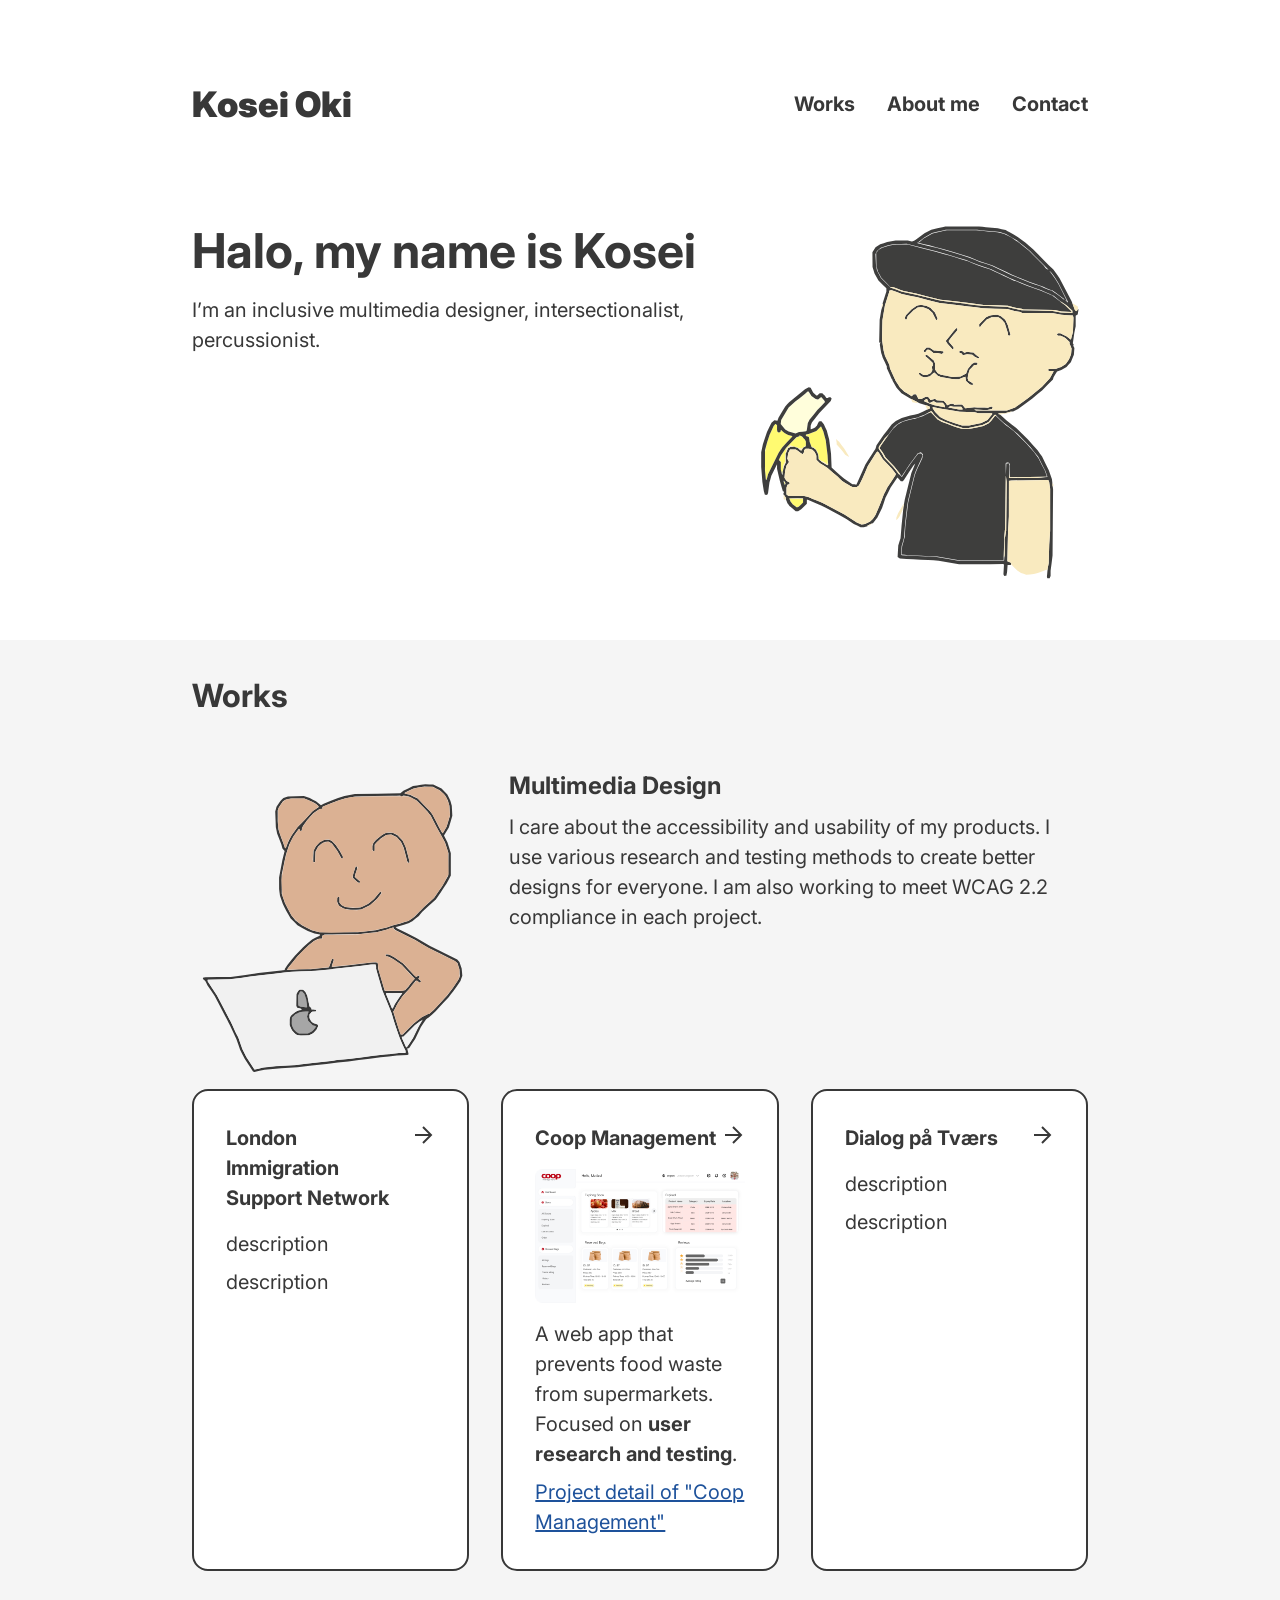
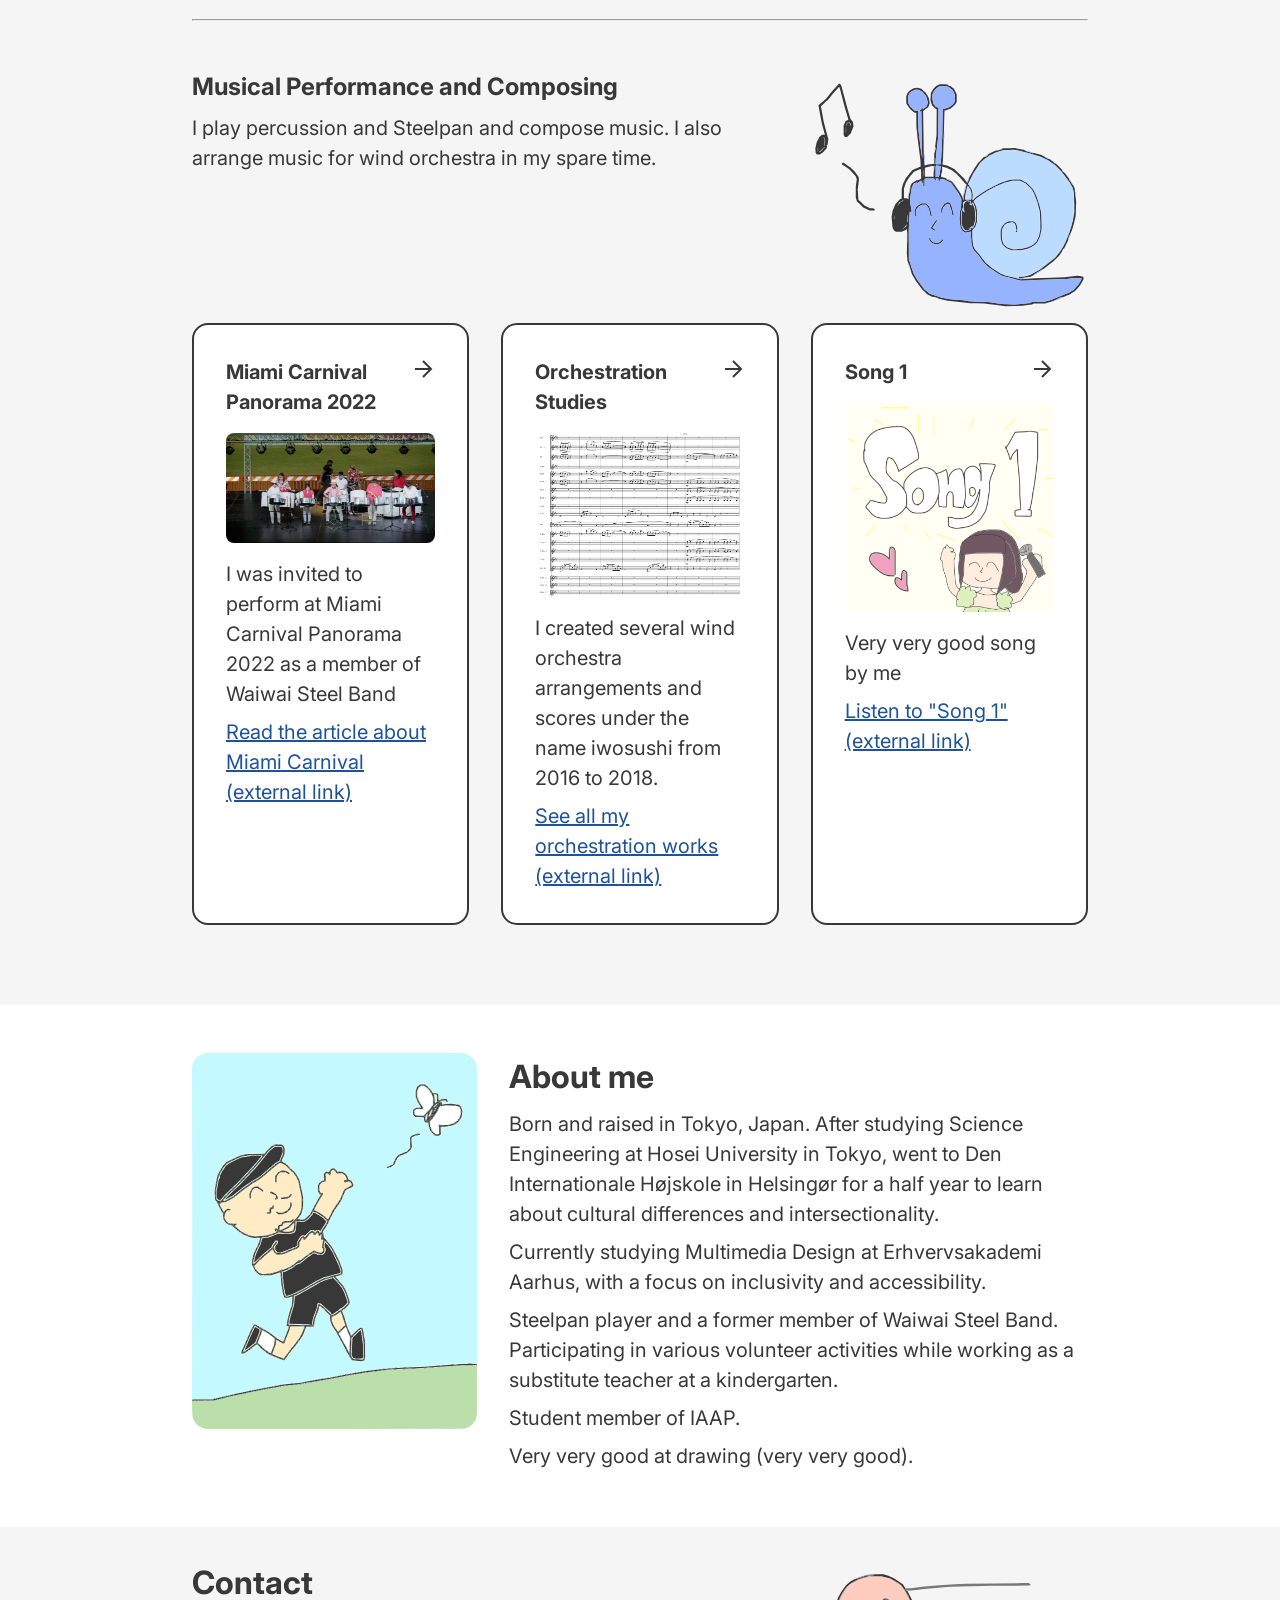
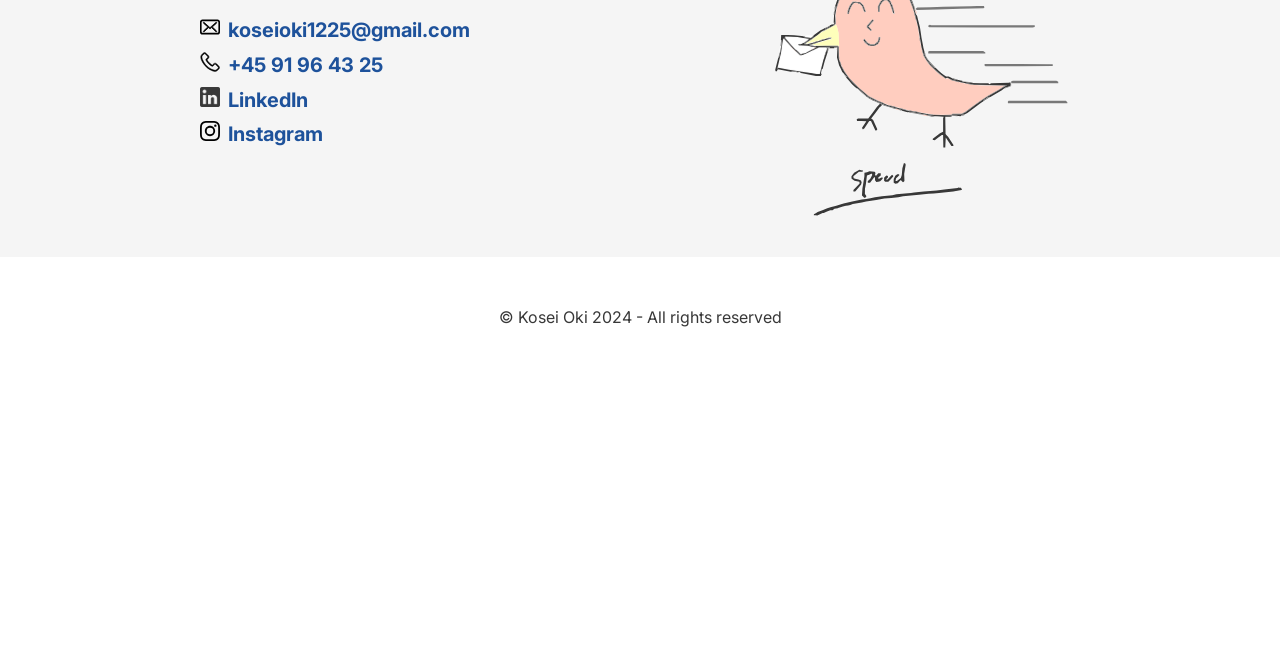
==== index.html @ 3c352740 "Initial commit" ====
<!DOCTYPE html>
<html lang="en">

<head>
  <!-- Google tag (gtag.js) -->
  <script async src="https://www.googletagmanager.com/gtag/js?id=G-3NWEM13QQT"></script>
  <script>
    window.dataLayer = window.dataLayer || [];
    function gtag() { dataLayer.push(arguments); }
    gtag('js', new Date());

    gtag('config', 'G-3NWEM13QQT');
  </script>
  <meta charset="UTF-8">
  <meta name="viewport" content="width=device-width, initial-scale=1.0">
  <meta http-equiv="X-UA-Compatible" content="ie=edge">
  <meta name="description"
    content="Kosei Oki is a human-centred UX designer, intersectionalist, happiness seeker, heavy stroller, percussionist">
  <title>Kosei Oki</title>
  <link rel="stylesheet" href="css/style.css">
</head>

<body>
  <!-- Skip link -->
  <a id="skip-link" class="transition" href="#main-content">Skip to Content</a>

  <!-- Header -->
  <header class="page-width section-margin-padding">
    <div id="header-container">
      <a id="title" href="./" class="transition">Kosei Oki</a>
      <nav id="navigation-links">
        <a href="#works" class="nav-link-text transition">Works</a>
        <a href="#about-me" class="nav-link-text transition">About me</a>
        <a href="#contact" class="nav-link-text transition">Contact</a>
      </nav>

    </div>
  </header>

  <main id="main-content">

    <!-- Halo! -->
    <section class="page-width section-margin-padding flex-layout-container">
      <div>
        <h1 aria-label="Halloh, my name is Có-say">Halo, my name is Kosei</h1>
        <p>I’m an inclusive multimedia designer, intersectionalist, percussionist.</p>
      </div>
      <div>
        <img class="top-image" src="images/eating-a-banana.svg"
          alt="a drawing of myself, eating a banana, wearing a black cap">
      </div>

    </section>

    <!---------- Works ---------->
    <div class="grey-background">
      <section id="works" class="page-width section-margin-padding">
        <h2>Works</h2>

        <!---------- Multimedeia design ---------->
        <section class="works-section-box">
          <div class="flex-layout-container reverse-direction">
            <div>
              <h3>Multimedia Design</h3>

              <p>I care about the accessibility and usability of my products. I use various research and testing methods
                to
                create better designs for everyone. I am also working to meet WCAG 2.2 compliance in each project.</p>
            </div>
            <div>
              <img class="side-image" id="bear-image" src="images/pc-bear.svg"
                alt="a drawing of a smily bear using a MacBook">
            </div>
          </div>


          <div class="grid">

            <article class="grid-card transition" tabindex="0">
              <div class="grid-title">
                <h4>London Immigration Support Network</h4>
                <img src="images/arrow.svg" alt="" class="arrows">
              </div>
              <p>description</p>
              <p>description</p>
            </article>

            <article class="grid-card transition" data-target="./coop-management" tabindex="0">

              <div class="grid-title">
                <h4>Coop Management</h4>
                <img src="images/arrow.svg" alt="" class="arrows">
              </div>
              <img class="work-images" src="images/coop-management.png" alt="">
              <p>A web app that prevents food waste from supermarkets.
                Focused on <strong>user research and testing</strong>.</p>

              <a class="link-text" tabindex="-1" href="./coop-management">Project detail of "Coop Management"</a>
            </article>
            </article>

            <article class="grid-card transition" tabindex="0">
              <div class="grid-title">
                <h4>Dialog på Tværs</h4>
                <img src="images/arrow.svg" alt="" class="arrows">
              </div>
              <p>description</p>
              <p>description</p>
            </article>
          </div>
        </section>
        <hr>
        <!---------- Musicla performance ---------->
        <section class="works-section-box">

          <div class="flex-layout-container">
            <div>
              <h3>Musical Performance and Composing</h3>
              <p>I play percussion and Steelpan and compose music. I also arrange music for wind orchestra in my spare
                time.
              </p>

            </div>
            <div>
              <img class="side-image" src="images/escargo.svg"
                alt="a drawing of an escargo wearing a pair of headphones and listening to music">
            </div>

          </div>


          <div class="grid">
            <article class="grid-card transition"
              data-target="https://wsvn.com/entertainment/deco-drive/japans-waiwai-steel-band-to-show-off-skills-at-miami-carnival-panorama/"
              tabindex="0">

              <div class="grid-title">
                <h4>Miami Carnival Panorama 2022</h4>
                <img src="images/arrow.svg" alt="" class="arrows">
              </div>

              <img class="work-images" src="images/miami-carnival.png" alt="">
              <p>I was invited to perform at Miami Carnival Panorama 2022 as a member of Waiwai Steel Band</p>
              <a class="link-text" tabindex="-1"
                href="https://wsvn.com/entertainment/deco-drive/japans-waiwai-steel-band-to-show-off-skills-at-miami-carnival-panorama/">Read
                the article about Miami Carnival (external link)</a>
            </article>

            <article class="grid-card transition" data-target="https://soundcloud.com/verywosushi" tabindex="0">

              <div class="grid-title">
                <h4>Orchestration Studies</h4>
                <img src="images/arrow.svg" alt="" class="arrows">
              </div>

              <img class="work-images" src="images/orchestration.png" alt="">
              <p>I created several wind orchestra arrangements and scores under the name iwosushi from 2016 to 2018.</p>
              <a class="link-text" tabindex="-1" href="https://soundcloud.com/verywosushi">See all my orchestration
                works
                (external link)</a>
            </article>

            <article class="grid-card transition" data-target="https://soundcloud.com/koseioki/song1" tabindex="0">
              <div class="grid-title">
                <h4>Song 1</h4>
                
                <img src="images/arrow.svg" alt="" class="arrows">
              </div>
              <img class="work-images" src="images/song1.png" alt="">
              <p>Very very good song by me</p>
              <a class="link-text" tabindex="-1" href="https://soundcloud.com/koseioki/song1">Listen to "Song 1"
                (external
                link)</a>

            </article>
          </div>
        </section>

      </section>
    </div>

    <!-- About me -->

    <section id="about-me" class="page-width section-margin-padding flex-layout-container reverse-direction">

      <div>
        <h2>About me</h2>
        <p>Born and raised in Tokyo, Japan. After studying Science Engineering at Hosei University in Tokyo, went to Den
          Internationale Højskole in Helsingør for a half year to learn about cultural differences and
          intersectionality.</p>
        <p>Currently studying Multimedia Design at Erhvervsakademi Aarhus, with a focus on inclusivity and
          accessibility.</p>
        <p>Steelpan player and a former member of Waiwai Steel Band.
          Participating in various volunteer activities while working as a substitute teacher at a kindergarten.</p>
        <p>Student member of IAAP.</p>
        <p>Very very good at drawing (very very good).</p>
      </div>
      <div>
        <img class="side-image" src="images/chasing-a-butterfly.svg"
          alt="a drawing of myself, chasing a white butterfly in the meadow">
      </div>
    </section>

    <!-- Contact -->
    <div class="grey-background">
      <section id="contact" class="page-width section-margin-padding flex-layout-container">
        <div>
          <h2>Contact</h2>
          <ul id="contact-list">

            <li>
              <a class="contact-link transition" href="mailto:koseioki1225@gmail.com"
                aria-label="Email address, koseioki1225@gmail.com">
                <img class="icon" src="images/envelope-svgrepo-com.svg" alt=""><span
                  style="margin-left:0.5rem;">koseioki1225@gmail.com</span>
              </a>
            </li>

            <li>
              <a class="contact-link transition" href="tel:+4591964325" aria-label="phone number, +45 91 96 43 25">
                <img class="icon" src="images/phone-call-svgrepo-com.svg" alt=""><span style="margin-left:0.5rem;">+45
                  91
                  96
                  43 25</span>
              </a>
            </li>

            <li>
              <a class="contact-link transition" href="https://www.linkedin.com/in/kosei-oki-340129234/"
                aria-label="LinkedIn" target="_blank" rel="noopener noreferrer">
                <img class="icon" src="images/linkedin.png" alt=""><span style="margin-left:0.5rem;">LinkedIn</span>
              </a>
            </li>

            <li>
              <a class="contact-link transition" href="https://www.instagram.com/koseioki1225/" aria-label="Instagram"
                target="_blank" rel="noopener noreferrer">
                <img class="icon" src="images/Instagram_Glyph_Black.svg" alt=""><span
                  style="margin-left:0.5rem;">Instagram</span>
              </a>
            </li>




          </ul>
        </div>
        <img class="side-image" src="images/speed.svg"
          alt="a drawing of a red bird, having an envelope in its beak, the text underneath says, speed">
      </section>
    </div>

  </main>
  <footer class="page-width section-margin-padding">
    © Kosei Oki 2024 - All rights reserved
  </footer>

  <script src="js/js.js"></script>
</body>

</html>
---- css/style.css ----
/* import font Inter */
@import url('https://fonts.googleapis.com/css2?family=Inter:wght@100;200;300;400;500;600;700;800;900&display=swap');

* {
  --background: #ffffff;
  --grey: #f5f5f5;
  --text: #383838;
  --text-onmouse: #000000;
  --link: #1E529B;
  --link-onmouse: #113669;
  --yellow: rgb(255, 216, 60);
  margin: 0;
  padding: 0;
  scroll-behavior: smooth;
  outline: none;
  box-sizing: border-box;
  -moz-box-sizing: border-box;
  -webkit-box-sizing: border-box;
}


body {
  font-family: 'Inter', Helvetica, Arial, sans-serif;
  font-weight: normal;
  font-size: 1.25rem;
  line-height: 1.5;
  color: var(--text);
}

/* apply page width to all sections */
.page-width {
  margin: auto;
  width: 70%;
  max-width: 70rem;
}

.grey-background {
  background-color: var(--grey);
}

.section-margin-padding {
  margin: 1rem auto;
  padding: 2rem 0;
}

/* headings */

h1 {
  font-size: 3rem;
  font-weight: bold;
}

h2 {
  font-size: 2rem;
  font-weight: bold;
}

h3 {
  font-size: 1.5rem;
  font-weight: bold;
}

h3 {
  font-weight: bold;
}

p,
ul {
  max-width: 50ch;
  margin: 0.5rem 0;
}

ul {
  list-style-position: inside;
}

.link-text {
  color: var(--link);
  text-decoration: underline;
}

.link-text:hover,
.link-text:focus {
  color: var(--link-onmouse);
  text-decoration: none;
}


.side-image {
  width: 100%;
  max-width: 20rem;
  /* width: 25rem; */
  /* max-height: 20rem; */
  border-radius: 1rem;
  /* flex-shrink: 2; */
}


.transition {
  transition-duration: 100ms;
}

/* reset the link decorations */
a {
  text-decoration: none;
}

/* ---------- Flex layout ---------- */
.flex-layout-container {
  display: flex;
  flex-wrap: nowrap;
  justify-content: space-between;
  gap: 2rem;
}

.reverse-direction {
  flex-direction: row-reverse;
}

/* for tables */
@media only screen and (max-width: 767px) {

  .flex-layout-container {
    flex-wrap: wrap;
  }


  .reverse-direction {
    flex-direction: row;
  }
}



/* Skip link */
#skip-link {
  padding: 1.5rem 2rem;
  /* width: 100%; */

  border: var(--text-onmouse) solid 0.25rem;
  border-radius: 1rem;
  color: var(--text);
  background-color: var(--yellow);
  position: relative;
  top: -4rem;
  /* top: 2rem */
  left: 1rem;
}

#skip-link:focus {
  top: 2rem;
}


/* ---------- Header ---------- */
header {
  /* margin-top: 2.5rem; */
  /* padding: 1.25rem 0; */
  /* background-color: pink; */
}

/* title and navigation */
#header-container {
  display: flex;
  flex-wrap: wrap;
  justify-content: space-between;
  gap: 1rem 2rem;
  align-items: center;
}

/* page title also h1 */
#title {
  font-size: 2.2rem;
  font-weight: 900;
  color: var(--text);
  border-bottom: solid 0.25rem transparent;

}

#title:focus,
#title:hover {
  color: var(--text-onmouse);
  border-bottom: solid 0.25rem var(--text-onmouse);
  background-color: var(--yellow);
}

#navigation-links {
  display: flex;
  gap: 2rem;
}

.nav-link-text {
  text-decoration: none;
  color: var(--text);
  font-weight: bold;
  border-bottom: solid 0.25rem transparent;
}

.nav-link-text:hover,
.nav-link-text:focus {
  border-bottom: solid 0.25rem var(--text-onmouse);
  color: var(--text-onmouse);
  background-color: var(--yellow);
}

/* Halo section */
#halo-section {
  display: flex;
  justify-content: space-between;
  gap: 2rem 2rem;
}

#halo-my-name-section {
  /* width: 100%; */
  /* outline: 1px solid black; */
  /* flex-shrink: 2; */
}

/* banana image for the homepage, and project image for the rest */
.top-image {
  width: 100%;
  max-width: 25rem;
  border-radius: 1rem;

}


/* Works */
.works-section-box {
  /* display: flex;
  justify-content: flex-start;
  gap: 2rem; */
  margin: 1rem 0;
  padding: 2rem 0;
  /* border: 1px green solid; */
}

/* make the bear image a bit smaller */
/* #bear-image {
  max-width: 15rem;
} */

/* ---------- works grids ---------- */

.grid {
  display: grid;
  grid-template-columns: 1fr 1fr 1fr;
  /* grid-template-columns: 1fr 1fr; */
  gap: 2rem;
}

.grid-card {
  background-color: var(--background);
  padding: 2rem;
  border-radius: 1rem;
  border: 0.125rem var(--text) solid;
  cursor: pointer;
}

.grid-card:hover,
.grid-card:focus {
  padding: 2rem;
  /* border: 0.25rem var(--text) solid; */
  outline: 0.25rem var(--yellow) solid;
  cursor: pointer;
}

/* .grid-card:hover h4, .grid-card:focus h4
{
text-decoration: underline;
} */

.grid-card:hover .link-text,
.grid-card:focus .link-text {
  text-decoration: none;
}

.work-images {
  width: 100%;
  border-radius: 0.5rem;
  /* margin-top: 1rem; */
}

.grid-title {
  display: flex;
  justify-content: space-between;
  align-items: flex-start;
  margin-bottom: 1rem;
}

.arrows {
  width: 100%;
  max-width: 1.5rem;
  /* position: relative;
  top: 0; */
}

/* ---------- About me section ----------*/
#about-me {
  /* display: flex;
  justify-content: flex-end;
  flex-direction: row-reverse;


  gap: 2rem 2rem; */
}


/* Contact */

#contact {
  /* display: flex;
  justify-content: space-between;
  gap: 2rem 2rem; */
}

/* contact information is set as a list */
#contact-list {
  list-style: none;
}

#contact-list li {
  margin: 0.3rem 0;
}

.contact-link {
  color: var(--link);
  font-weight: bold;
  margin-left: 0.5rem;

}

.contact-link:hover,
.contact-link:focus {
  color: var(--link-onmouse);
  border-bottom: var(--link-onmouse) solid 0.25rem;
  background-color: var(--yellow);
}

.icon {
  height: 1.25rem;
}

footer {
  text-align: center;
  font-size: 1rem;
  /* give some space on the bottom */
  min-height: 40vh;
  /* background-color: lightblue; */
}


/* for smaller desktops */
@media only screen and (max-width: 1024px) {

  .page-width {
    margin: auto;
    width: 80%;
  }

  .grid {
    grid-template-columns: 1fr 1fr;
  }
}

/* for tables */
@media only screen and (max-width: 767px) {

  /* #halo-section,
  #about-me,
  .works-section-box,
  #contact {
    flex-wrap: wrap;
  } */


}

/* for mobile */
@media only screen and (max-width: 480px) {

  .page-width {
    margin: auto;
    width: 92%;
  }

  .grid {
    grid-template-columns: 1fr;
  }
}

/* .reverse-direction {
  flex-direction: row-reverse;
  justify-content: flex-end;
}
 */
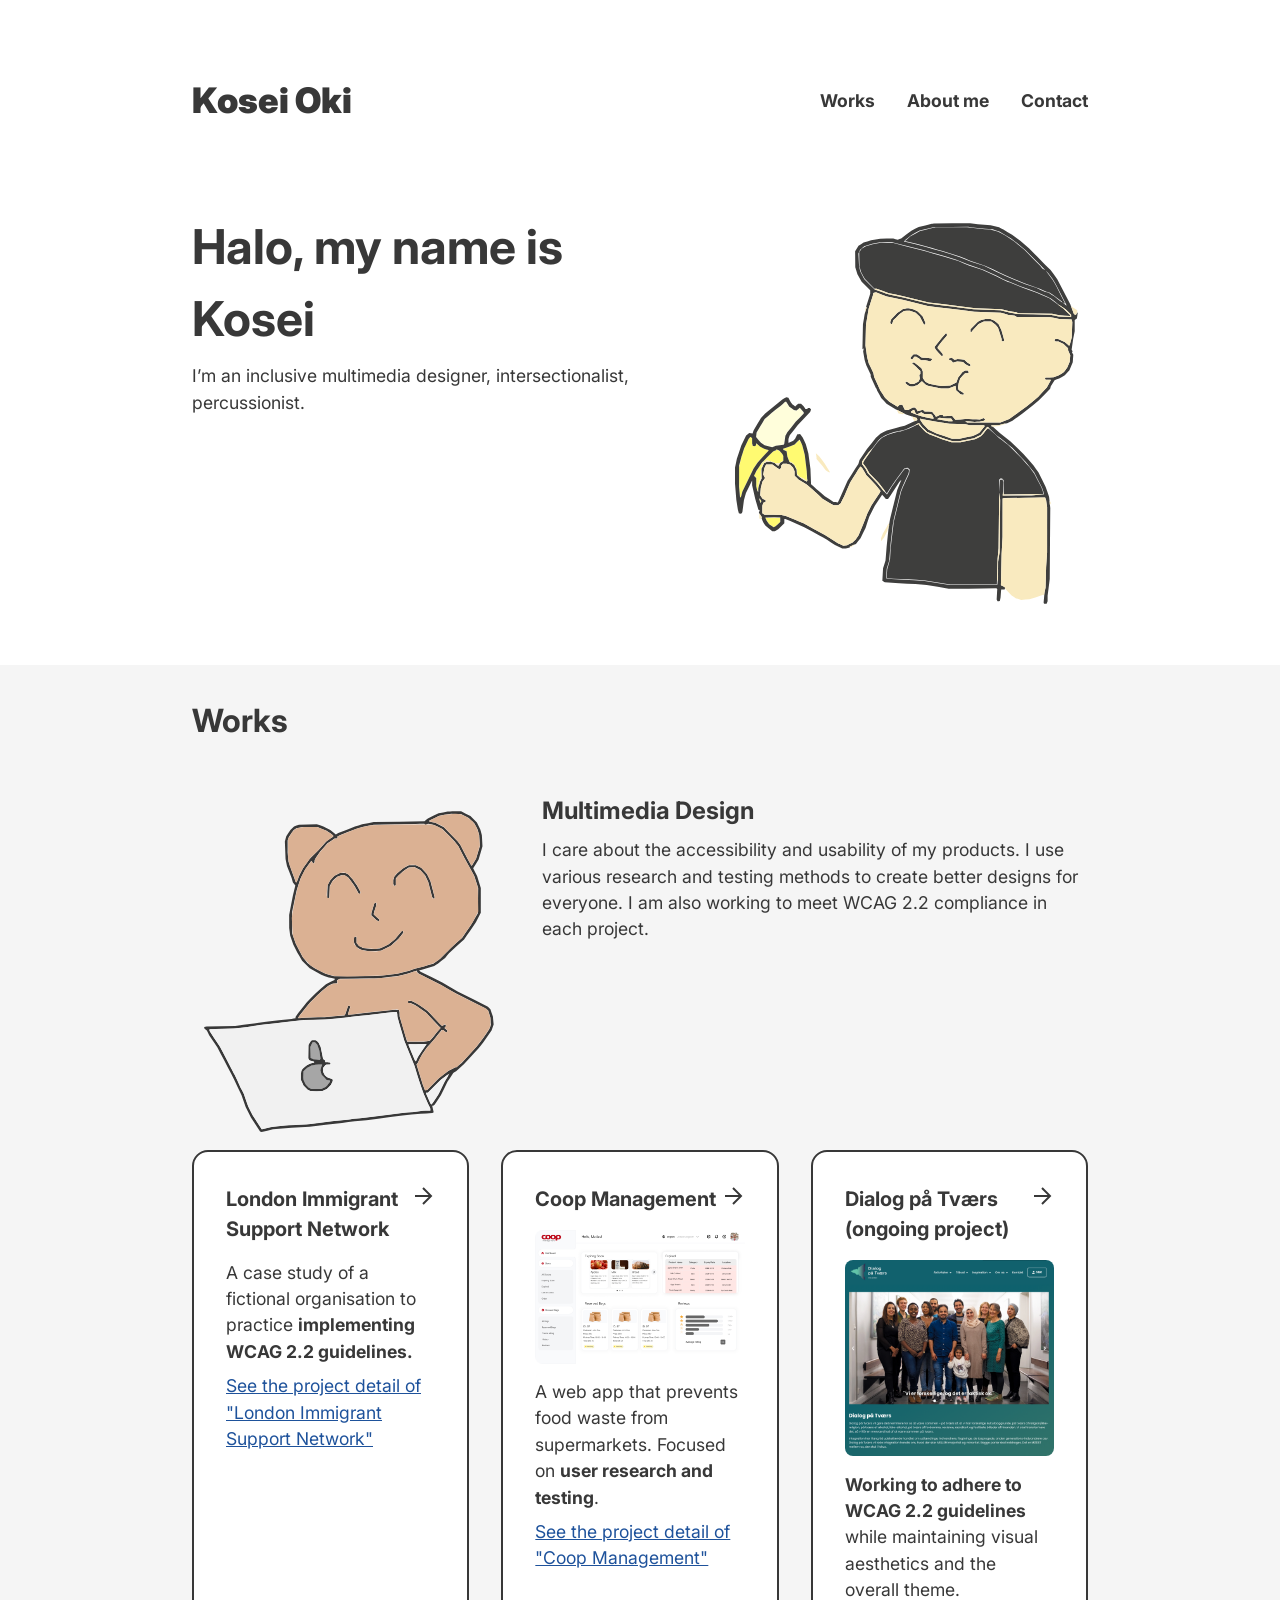
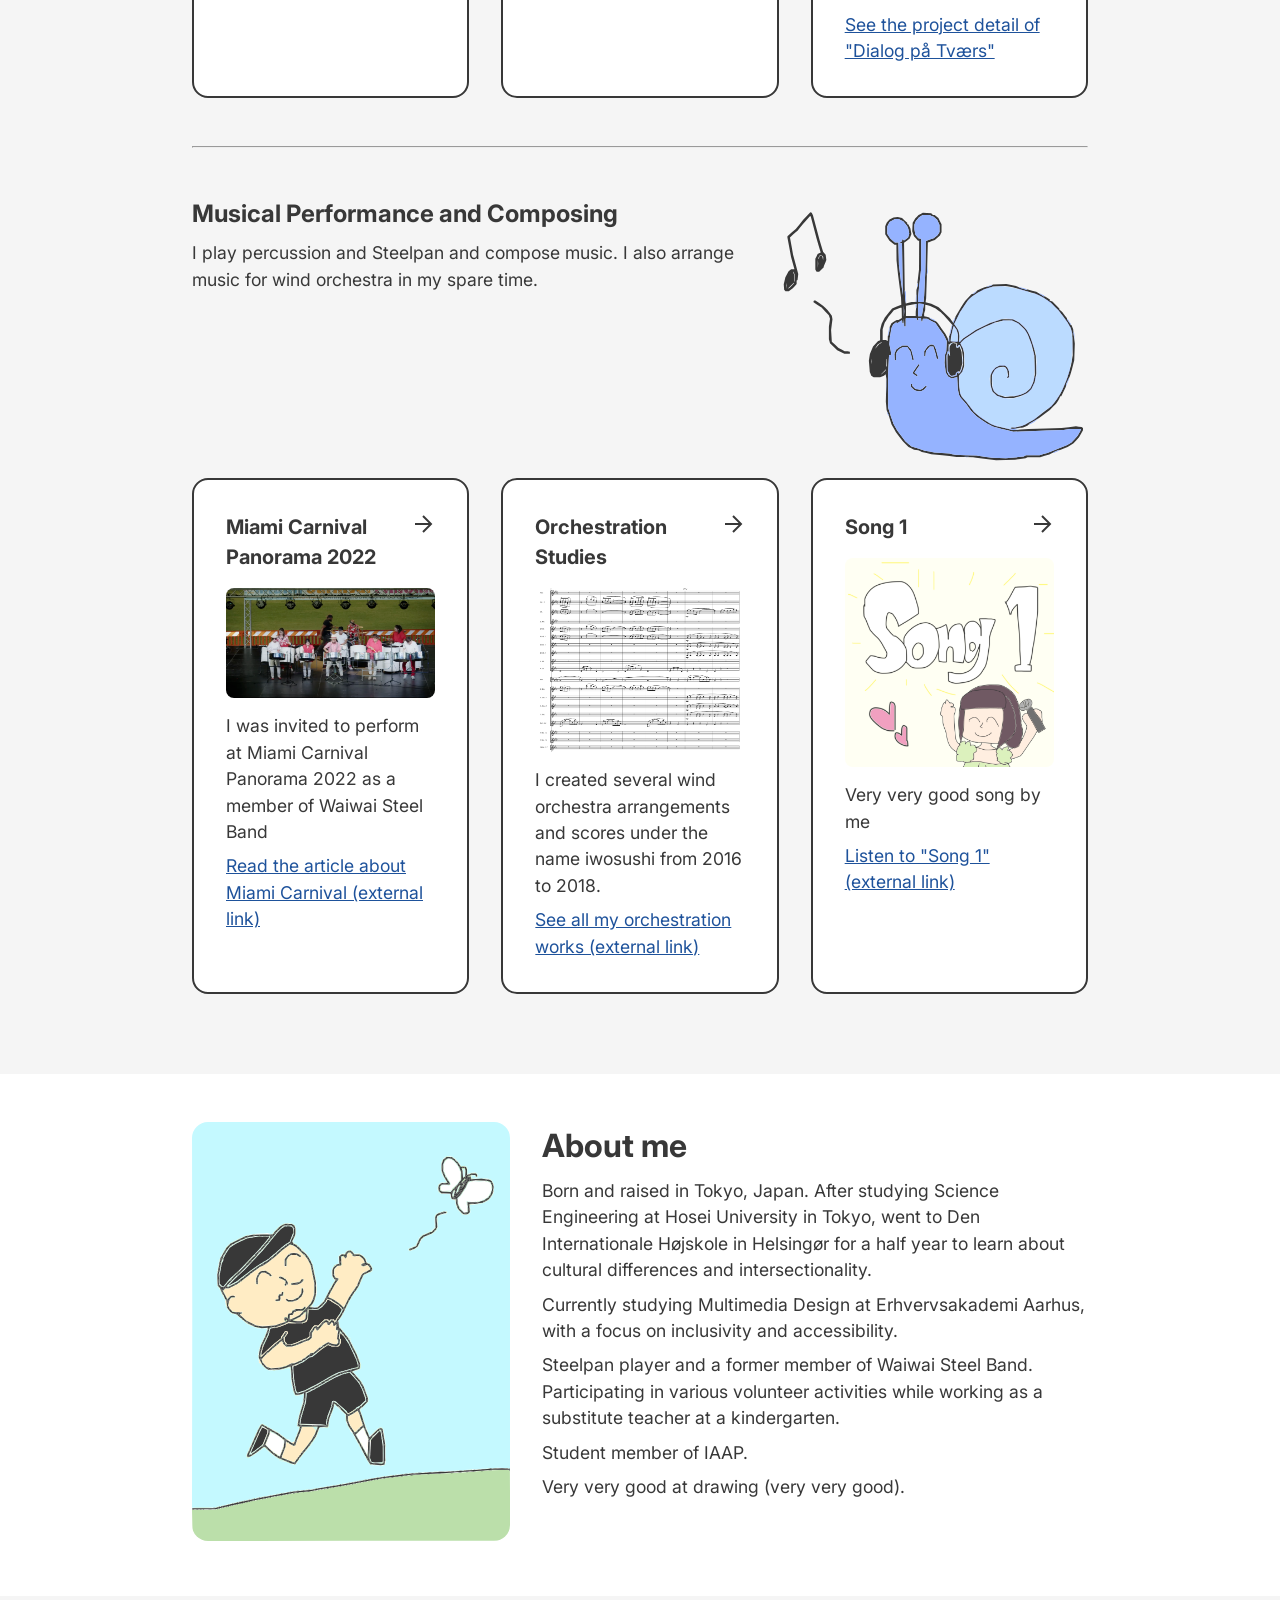
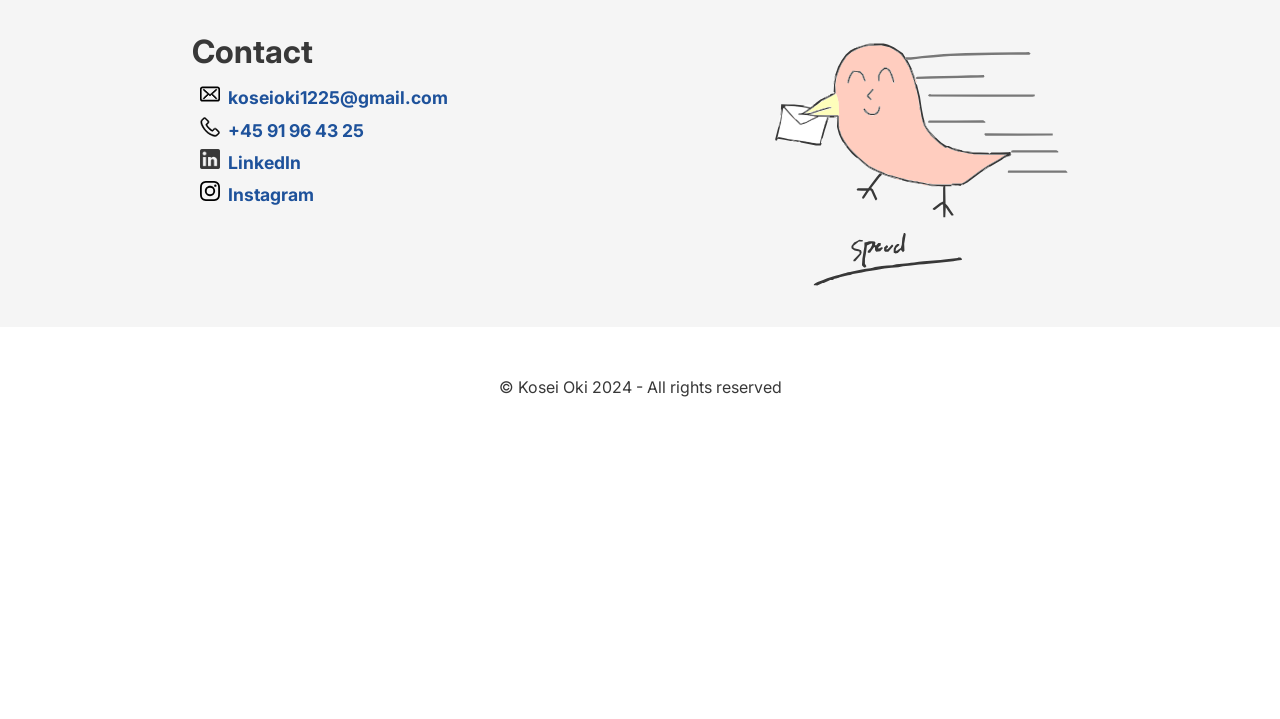
==== commit 3d36cdc1: "16/9 updates" ====
--- a/index.html
+++ b/index.html
@@ -78,11 +78,12 @@
 
             <article class="grid-card transition" tabindex="0">
               <div class="grid-title">
-                <h4>London Immigration Support Network</h4>
-                <img src="images/arrow.svg" alt="" class="arrows">
-              </div>
-              <p>description</p>
-              <p>description</p>
+                <h4>London Immigrant Support Network</h4>
+                <img src="images/arrow.svg" alt="" class="arrows">
+              </div>
+              <p>A case study of a fictional organisation to practice <strong>implementing WCAG 2.2 guidelines.</strong></p>
+              <a class="link-text" tabindex="-1" href="./london-immigrant-support-network">See the project detail of "London Immigrant Support Network"</a>
+
             </article>
 
             <article class="grid-card transition" data-target="./coop-management" tabindex="0">
@@ -95,18 +96,22 @@
               <p>A web app that prevents food waste from supermarkets.
                 Focused on <strong>user research and testing</strong>.</p>
 
-              <a class="link-text" tabindex="-1" href="./coop-management">Project detail of "Coop Management"</a>
-            </article>
+              <a class="link-text" tabindex="-1" href="./coop-management">See the project detail of "Coop Management"</a>
+            </article>
+
             </article>
 
             <article class="grid-card transition" tabindex="0">
               <div class="grid-title">
-                <h4>Dialog på Tværs</h4>
-                <img src="images/arrow.svg" alt="" class="arrows">
-              </div>
-              <p>description</p>
-              <p>description</p>
-            </article>
+                <h4>Dialog på Tværs (ongoing project)</h4>
+                <img src="images/arrow.svg" alt="" class="arrows">
+              </div>
+              <img class="work-images" src="images/dialog-paa-tvaers.png" alt="">
+              <p><strong>Working to adhere to WCAG 2.2 guidelines</strong> while maintaining visual aesthetics and the overall theme.</p>
+              <a class="link-text" tabindex="-1" href="./dialog-paa-tvaers">See the project detail of "Dialog på Tværs"</a>
+            </article>
+
+
           </div>
         </section>
         <hr>
--- a/css/style.css
+++ b/css/style.css
@@ -22,7 +22,9 @@
 body {
   font-family: 'Inter', Helvetica, Arial, sans-serif;
   font-weight: normal;
-  font-size: 1.25rem;
+  /* font-size: 1.25rem; */
+  font-size: 1.1rem;
+
   line-height: 1.5;
   color: var(--text);
 }
@@ -60,7 +62,8 @@
   font-weight: bold;
 }
 
-h3 {
+h4 {
+  font-size: 1.25rem;
   font-weight: bold;
 }
 
@@ -225,7 +228,7 @@
 }
 
 
-/* Works */
+/* ---------- Works ---------- */
 .works-section-box {
   /* display: flex;
   justify-content: flex-start;
@@ -240,7 +243,7 @@
   max-width: 15rem;
 } */
 
-/* ---------- works grids ---------- */
+/* ---------- Works grids ---------- */
 
 .grid {
   display: grid;
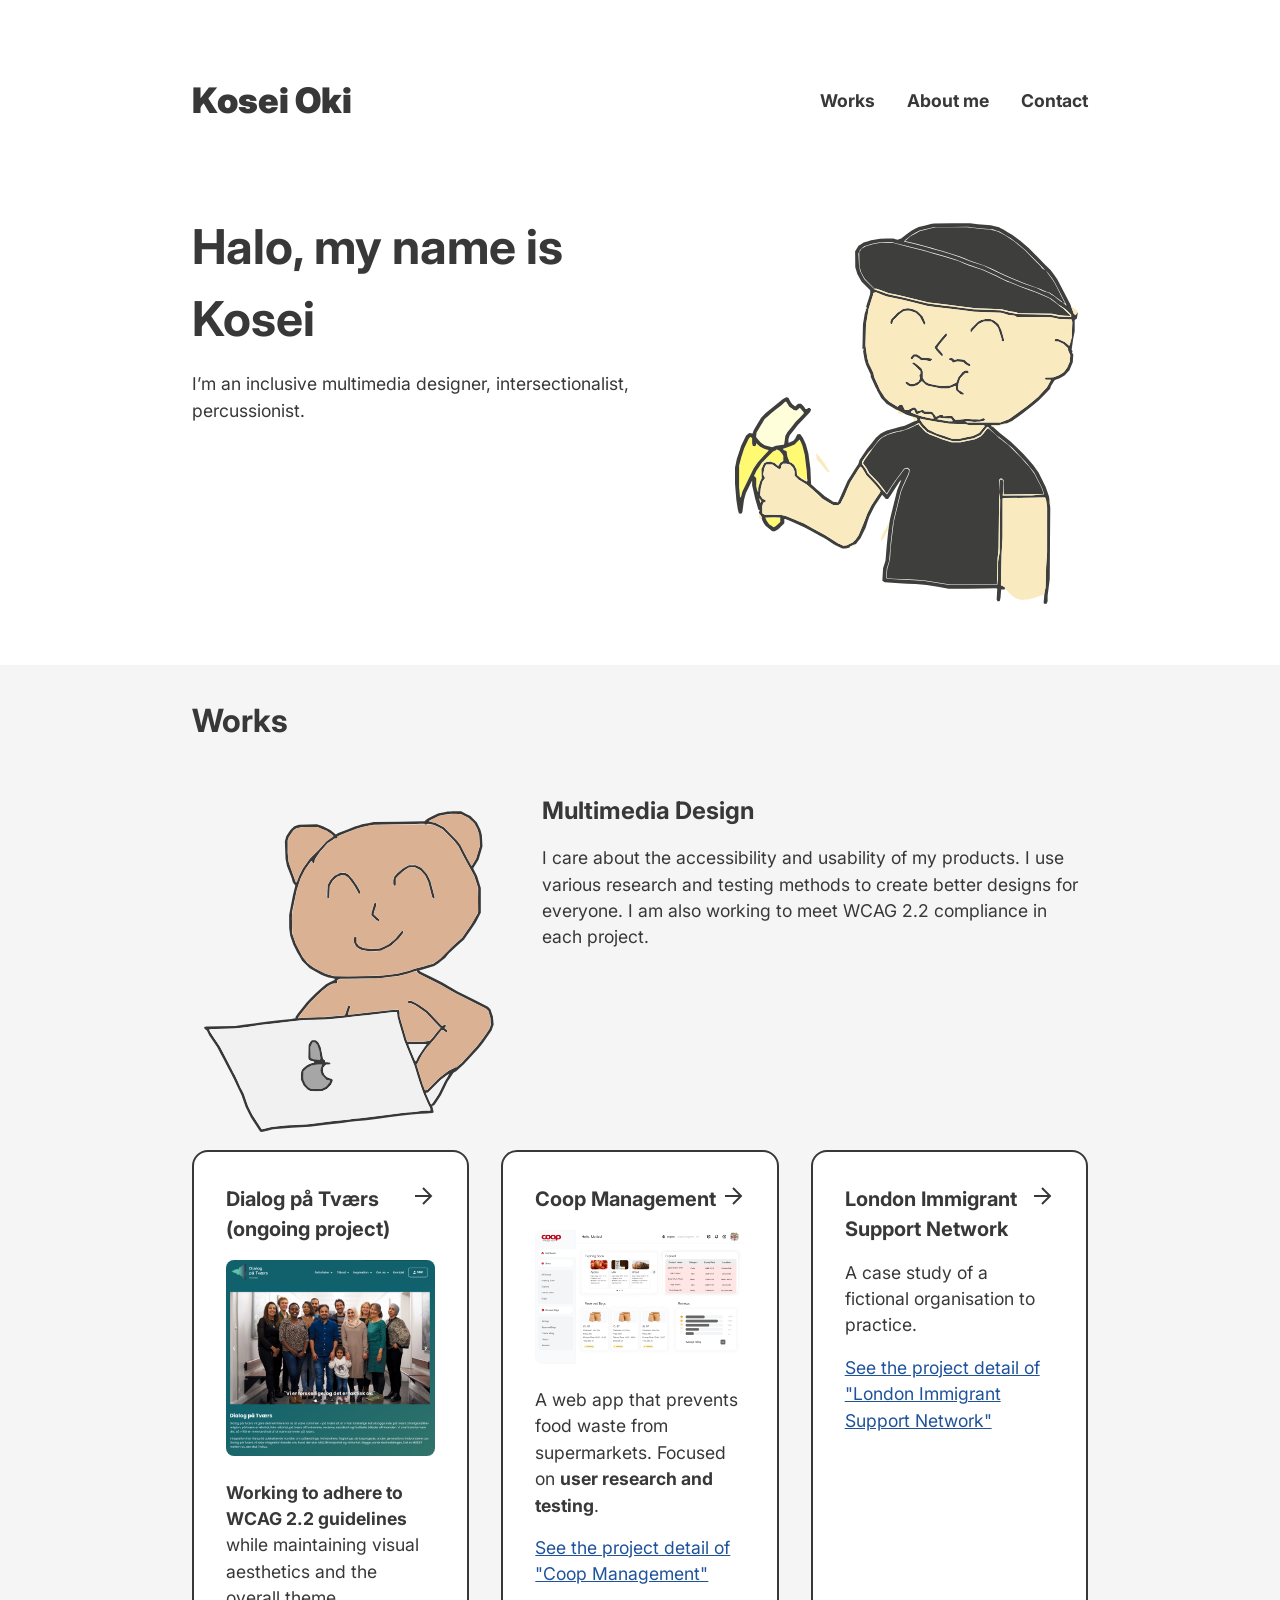
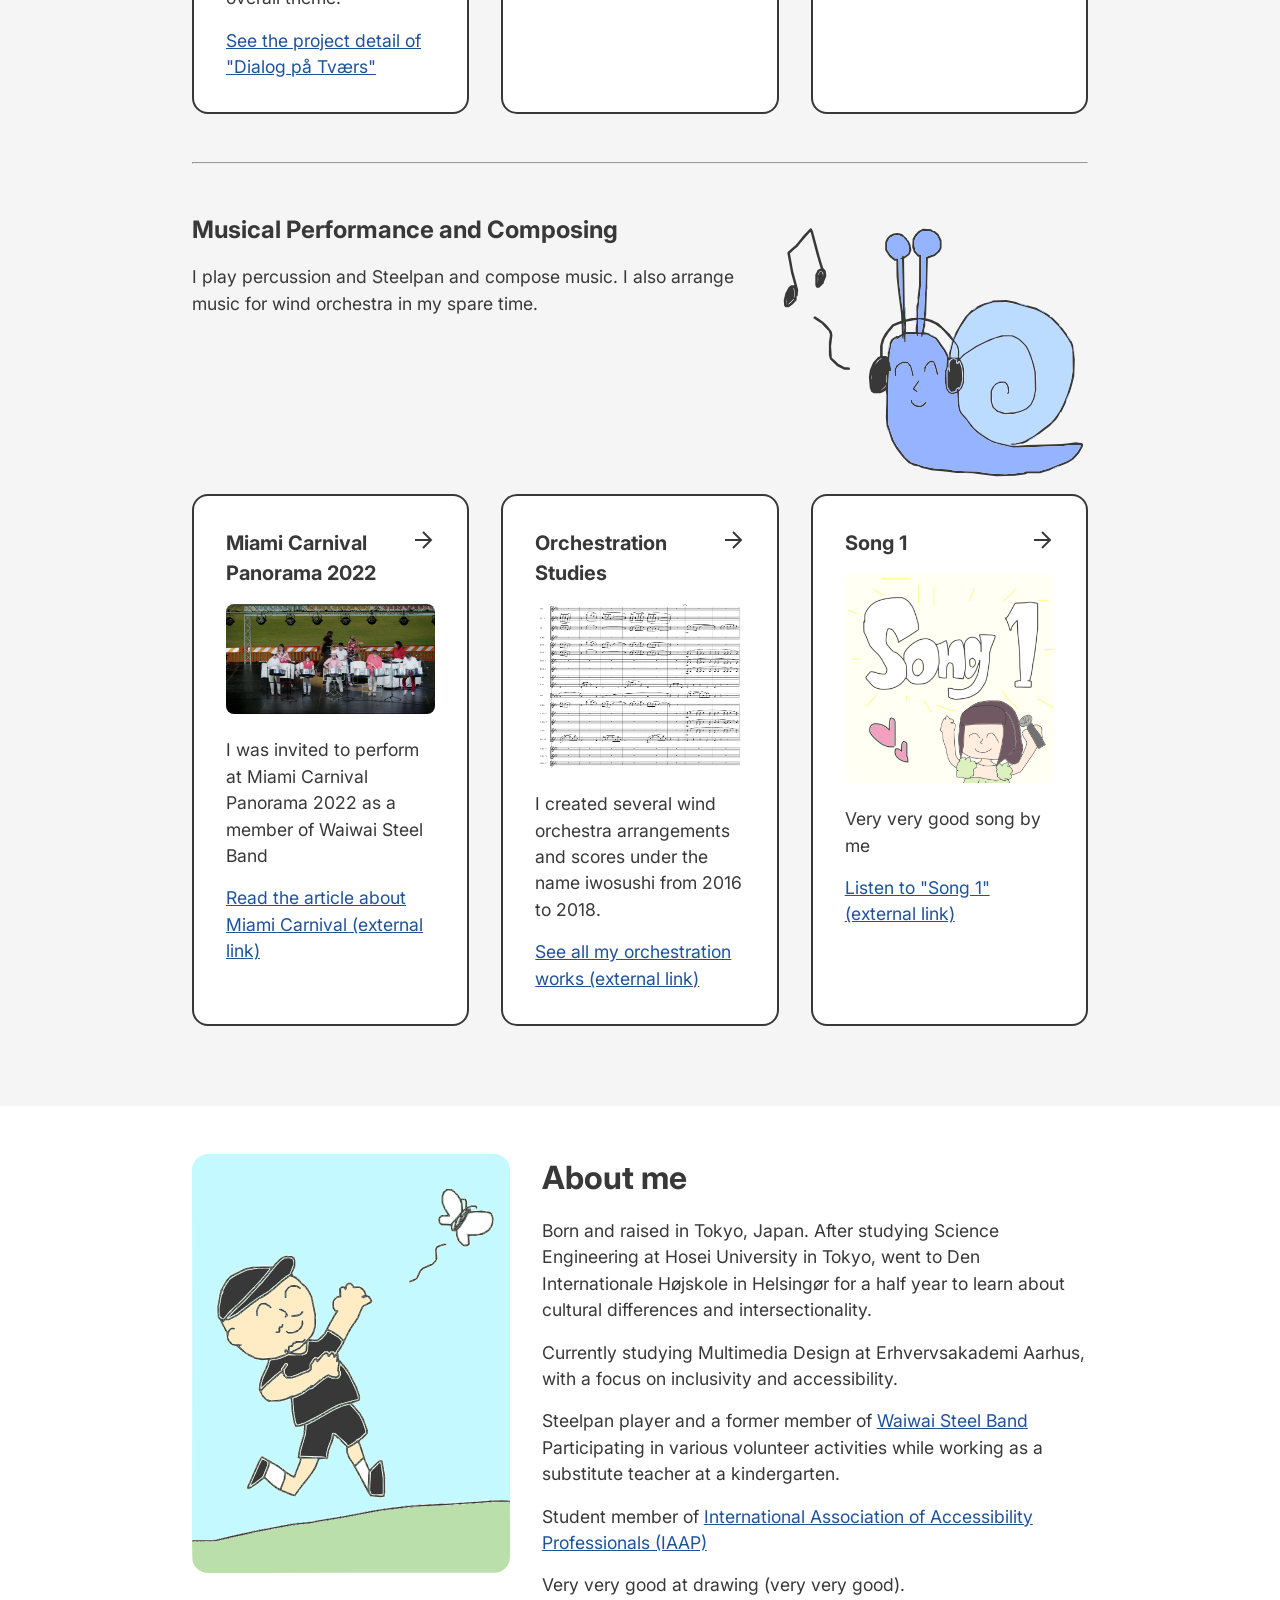
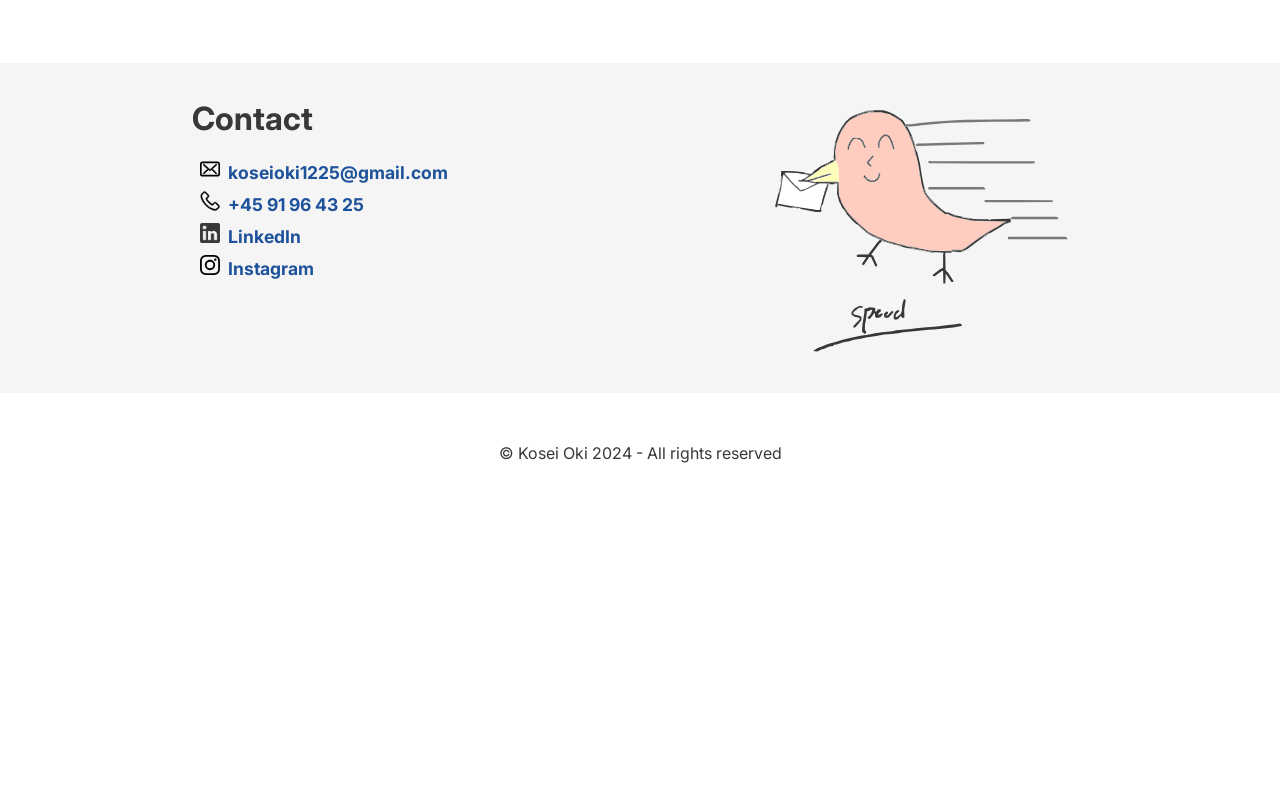
==== commit d23db1fe: "19/9" ====
--- a/index.html
+++ b/index.html
@@ -76,15 +76,17 @@
 
           <div class="grid">
 
-            <article class="grid-card transition" tabindex="0">
-              <div class="grid-title">
-                <h4>London Immigrant Support Network</h4>
-                <img src="images/arrow.svg" alt="" class="arrows">
-              </div>
-              <p>A case study of a fictional organisation to practice <strong>implementing WCAG 2.2 guidelines.</strong></p>
-              <a class="link-text" tabindex="-1" href="./london-immigrant-support-network">See the project detail of "London Immigrant Support Network"</a>
-
-            </article>
+            <article class="grid-card transition" data-target="./dialog-paa-tvaers" tabindex="0">
+              <div class="grid-title">
+                <h4>Dialog på Tværs (ongoing project)</h4>
+                <img src="images/arrow.svg" alt="" class="arrows">
+              </div>
+              <img class="work-images" src="images/dialog-paa-tvaers.png" alt="">
+              <p><strong>Working to adhere to WCAG 2.2 guidelines</strong> while maintaining visual aesthetics and the overall theme.</p>
+              <a class="link-text" tabindex="-1" href="./dialog-paa-tvaers">See the project detail of "Dialog på Tværs"</a>
+            </article>
+
+
 
             <article class="grid-card transition" data-target="./coop-management" tabindex="0">
 
@@ -99,17 +101,18 @@
               <a class="link-text" tabindex="-1" href="./coop-management">See the project detail of "Coop Management"</a>
             </article>
 
-            </article>
-
             <article class="grid-card transition" tabindex="0">
               <div class="grid-title">
-                <h4>Dialog på Tværs (ongoing project)</h4>
-                <img src="images/arrow.svg" alt="" class="arrows">
-              </div>
-              <img class="work-images" src="images/dialog-paa-tvaers.png" alt="">
-              <p><strong>Working to adhere to WCAG 2.2 guidelines</strong> while maintaining visual aesthetics and the overall theme.</p>
-              <a class="link-text" tabindex="-1" href="./dialog-paa-tvaers">See the project detail of "Dialog på Tværs"</a>
-            </article>
+                <h4>London Immigrant Support Network</h4>
+                <img src="images/arrow.svg" alt="" class="arrows">
+              </div>
+              <p>A case study of a fictional organisation to practice.</p>
+              <a class="link-text" tabindex="-1" href="./london-immigrant-support-network">See the project detail of "London Immigrant Support Network"</a>
+
+            </article>
+            
+
+      
 
 
           </div>
@@ -195,9 +198,9 @@
           intersectionality.</p>
         <p>Currently studying Multimedia Design at Erhvervsakademi Aarhus, with a focus on inclusivity and
           accessibility.</p>
-        <p>Steelpan player and a former member of Waiwai Steel Band.
+        <p>Steelpan player and a former member of <a class="link-text" href="https://waiwaisteelband.com">Waiwai Steel Band</a>
           Participating in various volunteer activities while working as a substitute teacher at a kindergarten.</p>
-        <p>Student member of IAAP.</p>
+        <p>Student member of <a class="link-text" href="https://www.accessibilityassociation.org/s/">International Association of Accessibility Professionals (IAAP)</a></p>
         <p>Very very good at drawing (very very good).</p>
       </div>
       <div>
@@ -205,6 +208,9 @@
           alt="a drawing of myself, chasing a white butterfly in the meadow">
       </div>
     </section>
+
+    
+
 
     <!-- Contact -->
     <div class="grey-background">
@@ -244,10 +250,6 @@
                   style="margin-left:0.5rem;">Instagram</span>
               </a>
             </li>
-
-
-
-
           </ul>
         </div>
         <img class="side-image" src="images/speed.svg"
--- a/css/style.css
+++ b/css/style.css
@@ -70,7 +70,7 @@
 p,
 ul {
   max-width: 50ch;
-  margin: 0.5rem 0;
+  margin: 1rem 0;
 }
 
 ul {
@@ -396,4 +396,7 @@
   flex-direction: row-reverse;
   justify-content: flex-end;
 }
- */+ */
+
+ /* ---------- Switch ---------- */
+ 
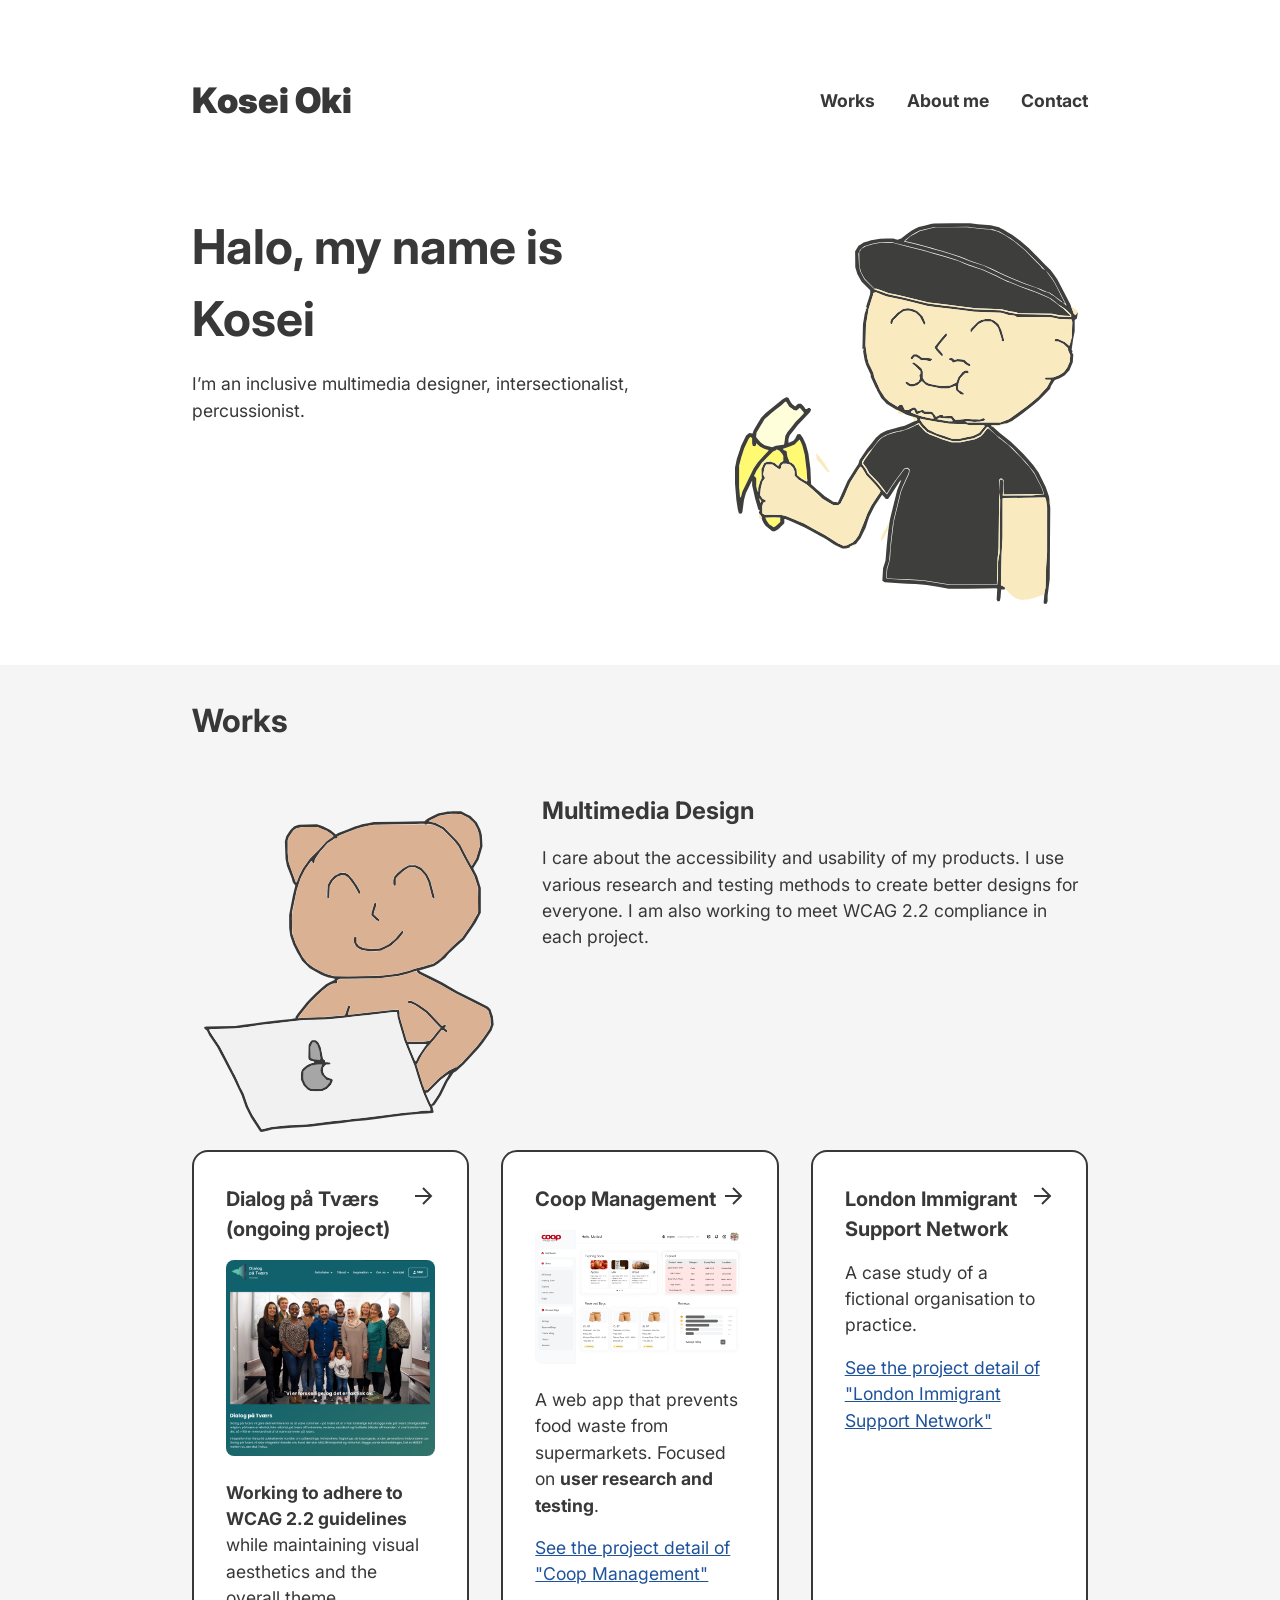
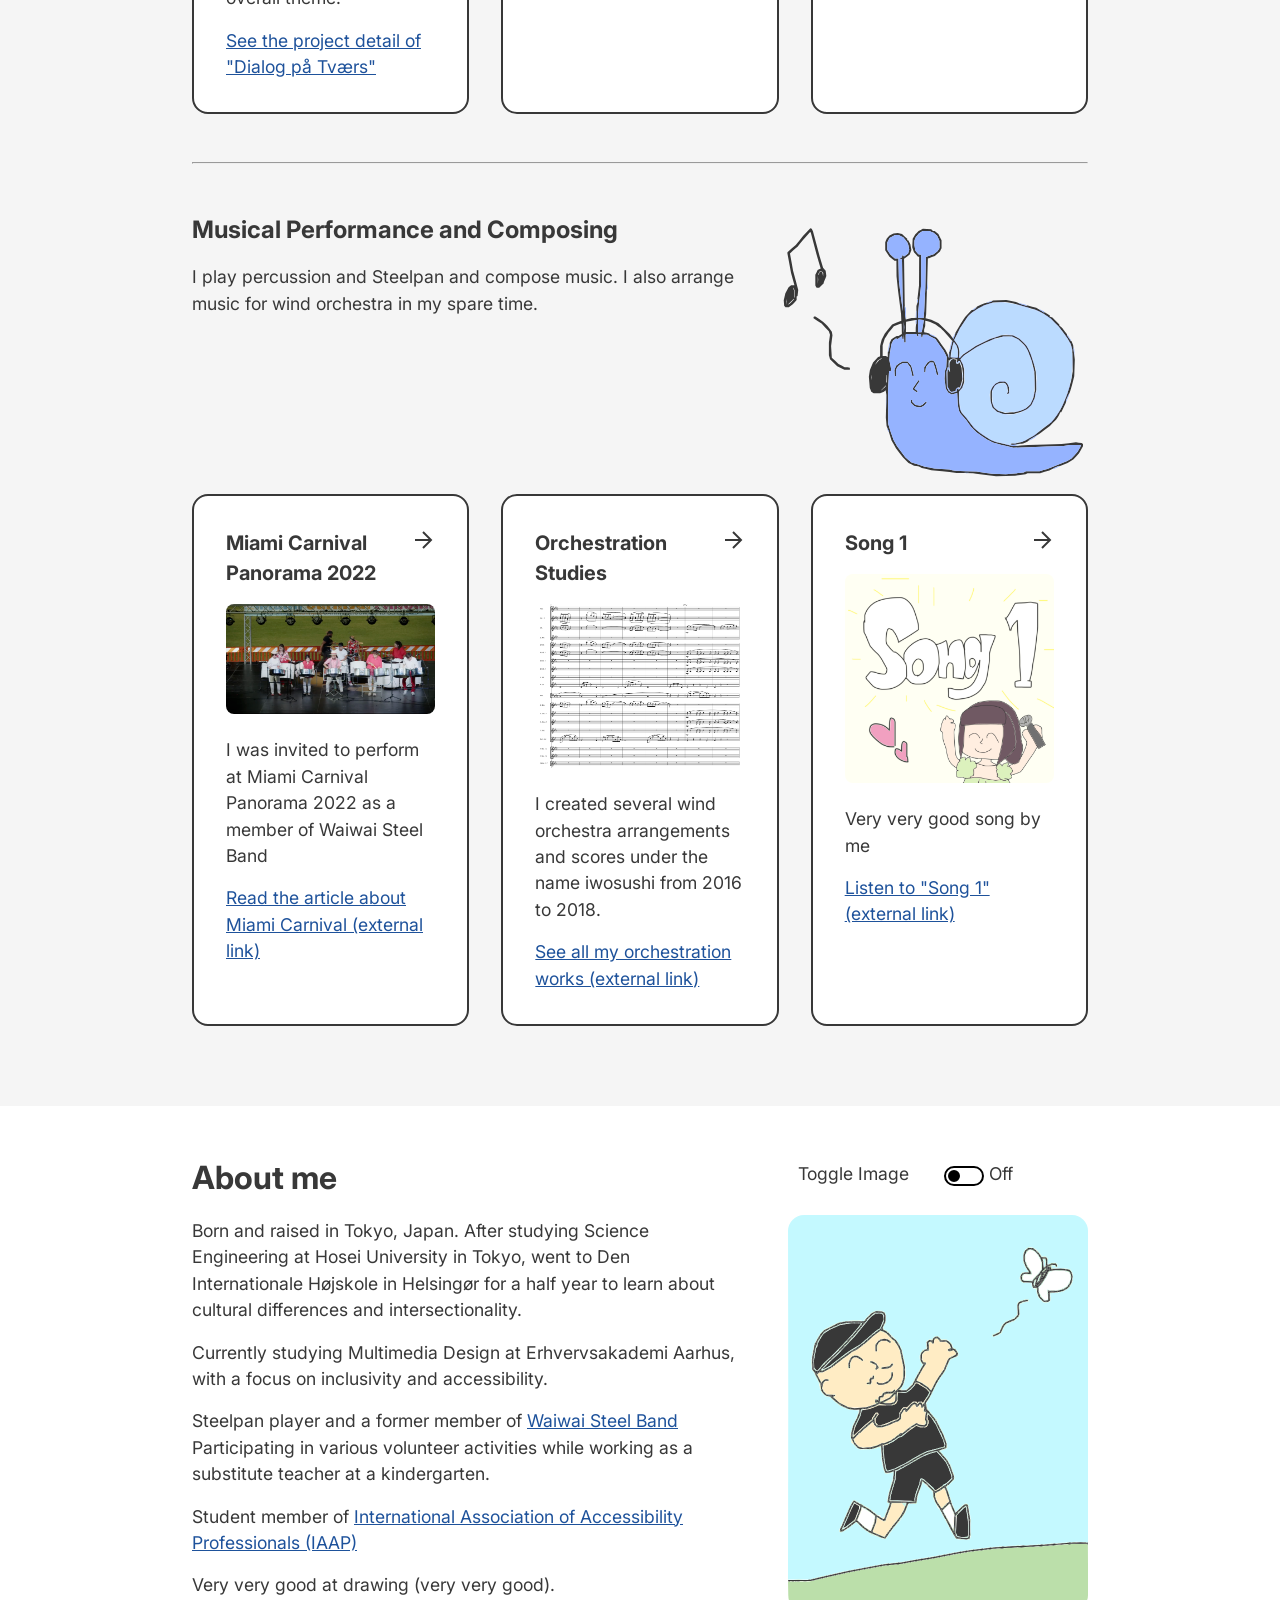
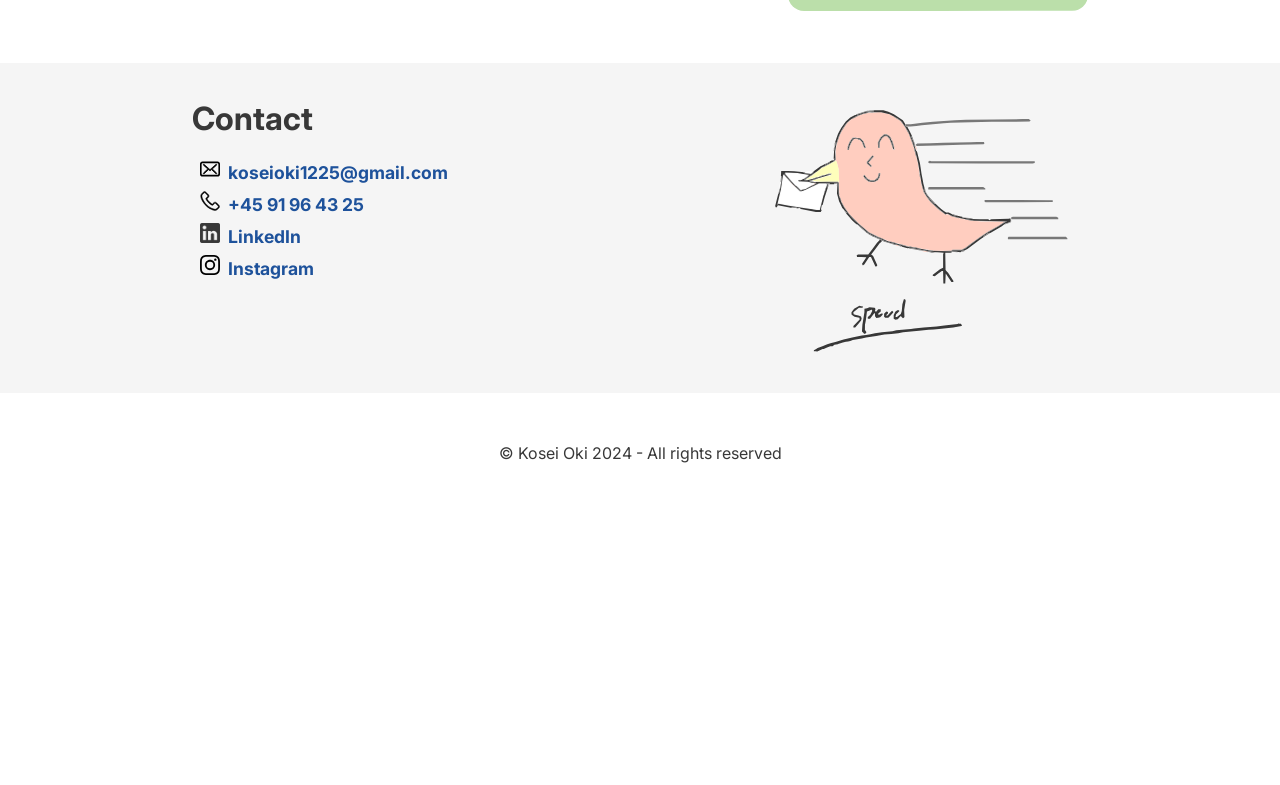
==== commit 76b9bd77: "asd" ====
--- a/index.html
+++ b/index.html
@@ -82,8 +82,10 @@
                 <img src="images/arrow.svg" alt="" class="arrows">
               </div>
               <img class="work-images" src="images/dialog-paa-tvaers.png" alt="">
-              <p><strong>Working to adhere to WCAG 2.2 guidelines</strong> while maintaining visual aesthetics and the overall theme.</p>
-              <a class="link-text" tabindex="-1" href="./dialog-paa-tvaers">See the project detail of "Dialog på Tværs"</a>
+              <p><strong>Working to adhere to WCAG 2.2 guidelines</strong> while maintaining visual aesthetics and the
+                overall theme.</p>
+              <a class="link-text" tabindex="-1" href="./dialog-paa-tvaers">See the project detail of "Dialog på
+                Tværs"</a>
             </article>
 
 
@@ -98,7 +100,8 @@
               <p>A web app that prevents food waste from supermarkets.
                 Focused on <strong>user research and testing</strong>.</p>
 
-              <a class="link-text" tabindex="-1" href="./coop-management">See the project detail of "Coop Management"</a>
+              <a class="link-text" tabindex="-1" href="./coop-management">See the project detail of "Coop
+                Management"</a>
             </article>
 
             <article class="grid-card transition" tabindex="0">
@@ -107,12 +110,13 @@
                 <img src="images/arrow.svg" alt="" class="arrows">
               </div>
               <p>A case study of a fictional organisation to practice.</p>
-              <a class="link-text" tabindex="-1" href="./london-immigrant-support-network">See the project detail of "London Immigrant Support Network"</a>
-
-            </article>
-            
-
-      
+              <a class="link-text" tabindex="-1" href="./london-immigrant-support-network">See the project detail of
+                "London Immigrant Support Network"</a>
+
+            </article>
+
+
+
 
 
           </div>
@@ -171,7 +175,7 @@
             <article class="grid-card transition" data-target="https://soundcloud.com/koseioki/song1" tabindex="0">
               <div class="grid-title">
                 <h4>Song 1</h4>
-                
+
                 <img src="images/arrow.svg" alt="" class="arrows">
               </div>
               <img class="work-images" src="images/song1.png" alt="">
@@ -189,7 +193,7 @@
 
     <!-- About me -->
 
-    <section id="about-me" class="page-width section-margin-padding flex-layout-container reverse-direction">
+    <section id="about-me" class="page-width section-margin-padding flex-layout-container">
 
       <div>
         <h2>About me</h2>
@@ -198,18 +202,36 @@
           intersectionality.</p>
         <p>Currently studying Multimedia Design at Erhvervsakademi Aarhus, with a focus on inclusivity and
           accessibility.</p>
-        <p>Steelpan player and a former member of <a class="link-text" href="https://waiwaisteelband.com">Waiwai Steel Band</a>
+        <p>Steelpan player and a former member of <a class="link-text" href="https://waiwaisteelband.com">Waiwai Steel
+            Band</a>
           Participating in various volunteer activities while working as a substitute teacher at a kindergarten.</p>
-        <p>Student member of <a class="link-text" href="https://www.accessibilityassociation.org/s/">International Association of Accessibility Professionals (IAAP)</a></p>
+        <p>Student member of <a class="link-text" href="https://www.accessibilityassociation.org/s/">International
+            Association of Accessibility Professionals (IAAP)</a></p>
         <p>Very very good at drawing (very very good).</p>
       </div>
       <div>
-        <img class="side-image" src="images/chasing-a-butterfly.svg"
-          alt="a drawing of myself, chasing a white butterfly in the meadow">
+        <!----- Switch ------>
+        <div role="switch" aria-checked="false" tabindex="0">
+          <span class="label">Toggle Image</span>
+          <span class="switch">
+            <span></span>
+          </span>
+          <span class="on" aria-hidden="true">On</span>
+          <span class="off" aria-hidden="true">Off</span>
+        </div>
+
+        <!-- Image placeholders to toggle -->
+        <div class="image-container">
+          <img src="./images/chasing-a-butterfly.svg" alt="a drawing of myself, chasing a white butterfly in the meadow"
+            class="toggle-image img1 side-image">
+          <img src="./images/me-on-the-ride.webp" class="toggle-image img2 side-image">
+        </div>
+        <!-- <img class="side-image" src="images/chasing-a-butterfly.svg"
+          alt="a drawing of myself, chasing a white butterfly in the meadow"> -->
       </div>
     </section>
 
-    
+
 
 
     <!-- Contact -->
--- a/css/style.css
+++ b/css/style.css
@@ -398,5 +398,97 @@
 }
  */
 
- /* ---------- Switch ---------- */
- + /* ---------- Switch --------- */
+ [role="switch"] {
+  margin: 2px;
+  padding: 4px 4px 8px 8px;
+  border: 0 solid #005a9c;
+  border-radius: 5px;
+  width: 15em;
+  user-select: none;
+}
+
+[role="switch"] .label {
+  display: inline-block;
+  width: 8em;
+}
+
+[role="switch"] .switch {
+  position: relative;
+  display: inline-block;
+  top: 6px;
+  border: 2px solid black;
+  border-radius: 12px;
+  height: 20px;
+  width: 40px;
+}
+
+[role="switch"] .switch span {
+  position: absolute;
+  top: 2px;
+  left: 2px;
+  display: inline-block;
+  border: 2px solid black;
+  border-radius: 8px;
+  height: 12px;
+  width: 12px;
+  background: black;
+}
+
+[role="switch"][aria-checked="true"] .switch span {
+  left: 21px;
+  background: green;
+  border-color: green;
+}
+
+[role="switch"] .on {
+  display: none;
+}
+
+[role="switch"] .off {
+  display: inline;
+}
+
+[role="switch"][aria-checked="true"] .on {
+  display: inline;
+}
+
+[role="switch"][aria-checked="true"] .off {
+  display: none;
+}
+
+[role="switch"]:focus,
+[role="switch"]:hover {
+  padding: 2px 2px 6px 6px;
+  border-width: 2px;
+  outline: none;
+  background-color: #def;
+  cursor: pointer;
+}
+
+[role="switch"]:focus span.switch {
+  background-color: white;
+}
+
+/* Image toggle container */
+.image-container {
+  margin-top: 20px;
+}
+
+.toggle-image {
+  display: none;
+  width: 300px; /* Adjust width as per your image size */
+  height: auto;
+}
+
+.toggle-image.img1 {
+  display: block;
+}
+
+[role="switch"][aria-checked="true"] ~ .image-container .img1 {
+  display: none;
+}
+
+[role="switch"][aria-checked="true"] ~ .image-container .img2 {
+  display: block;
+}
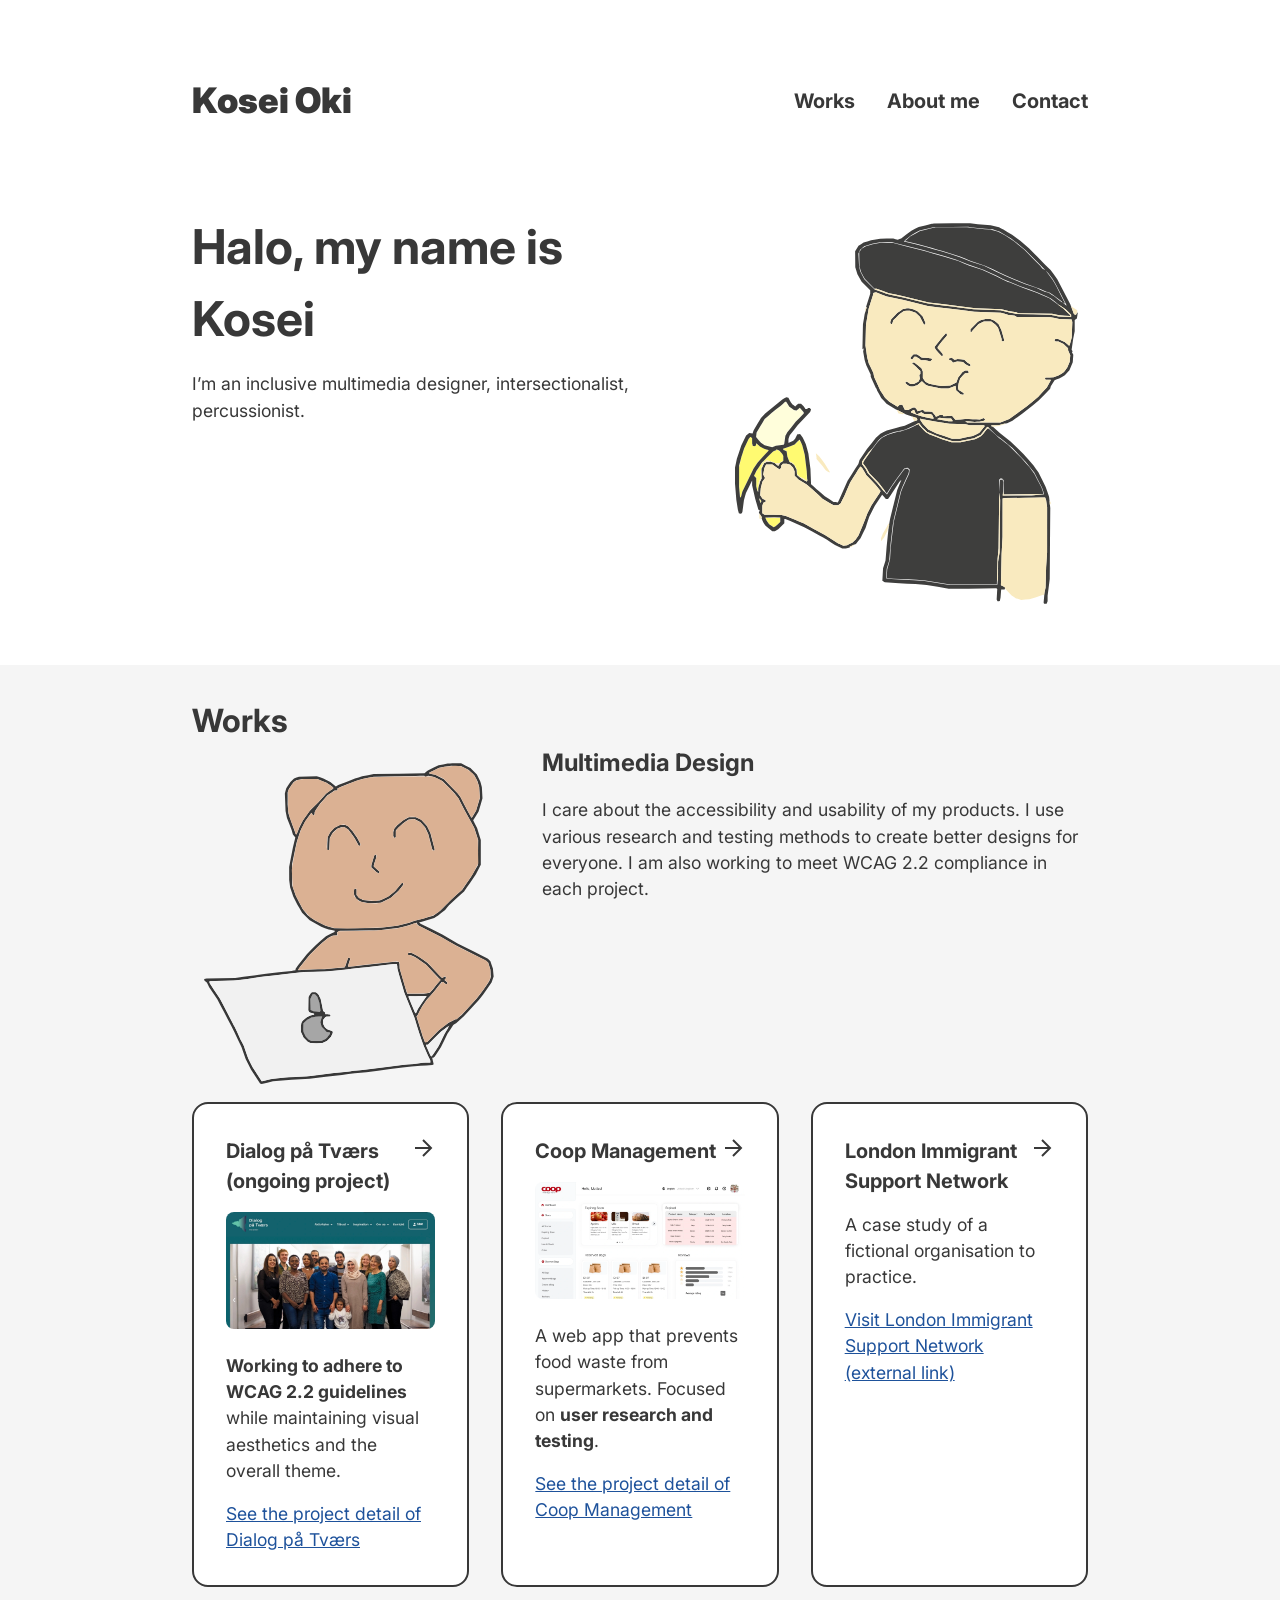
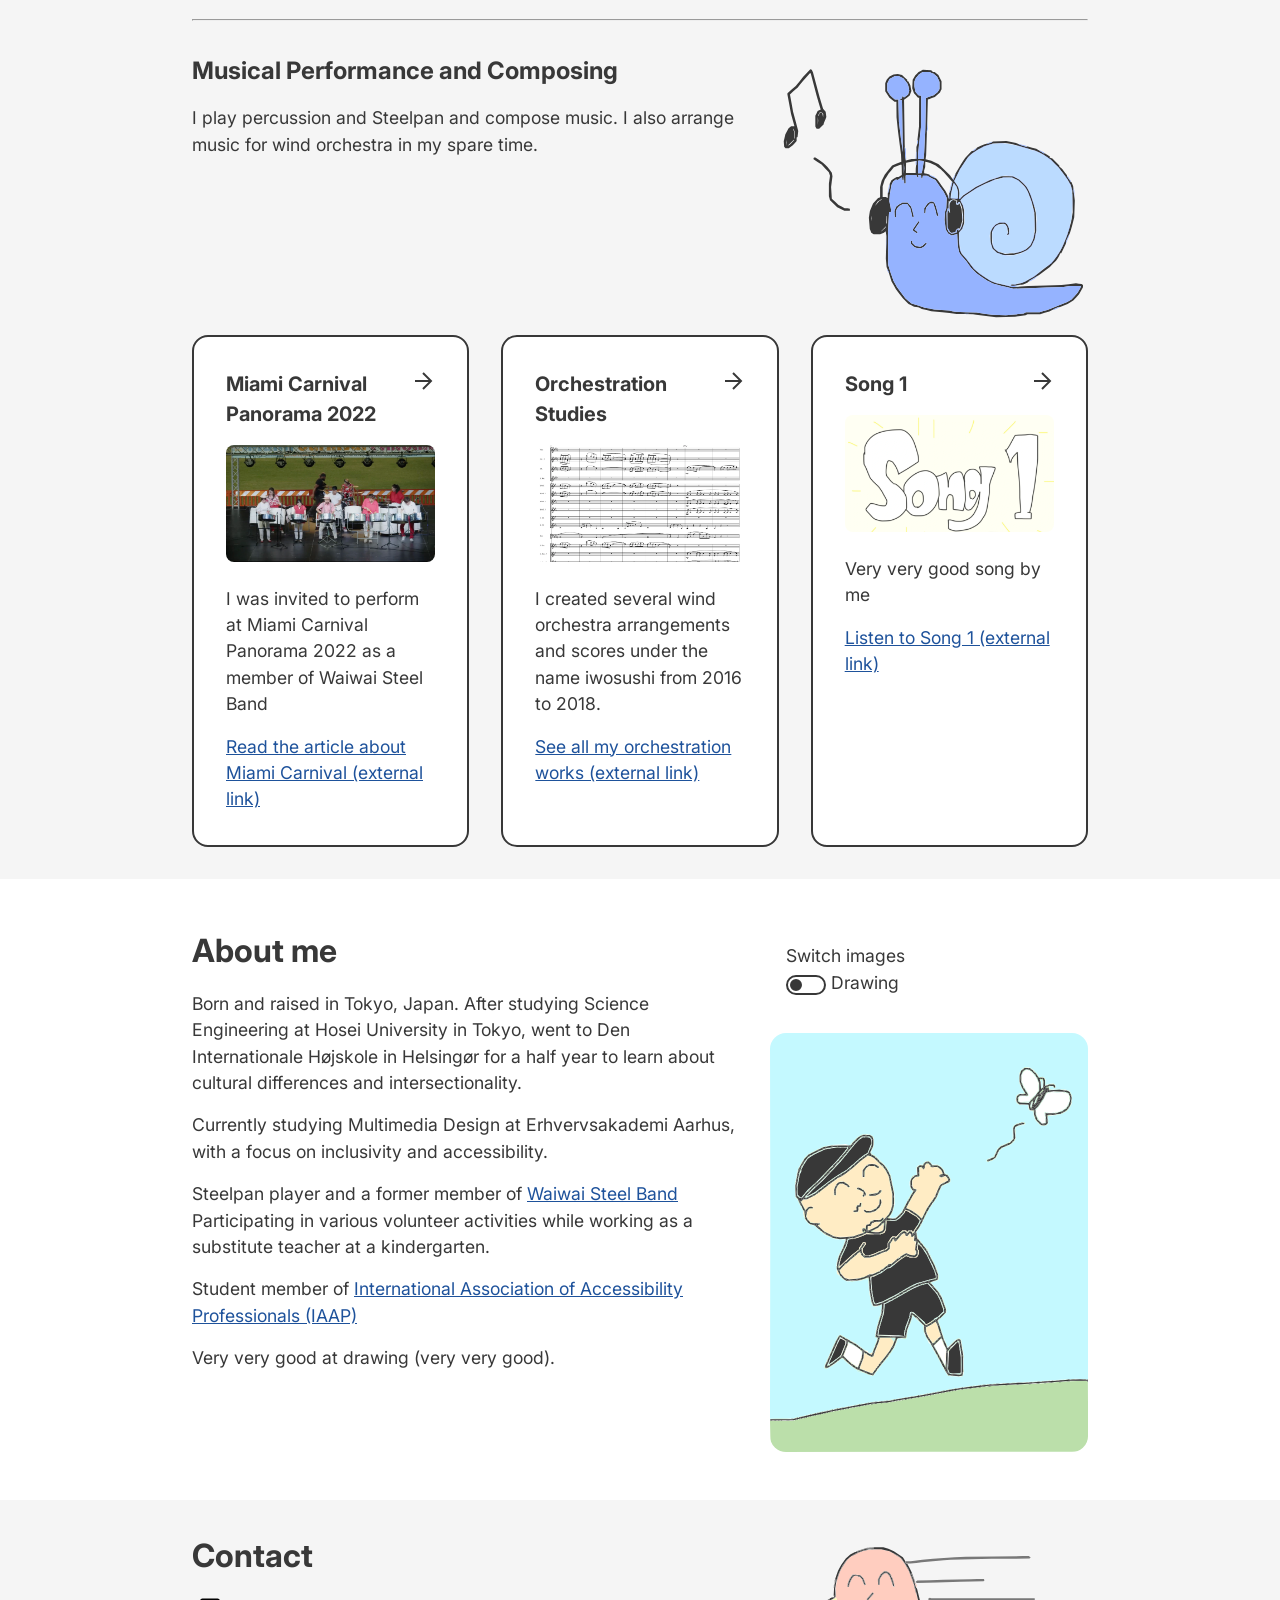
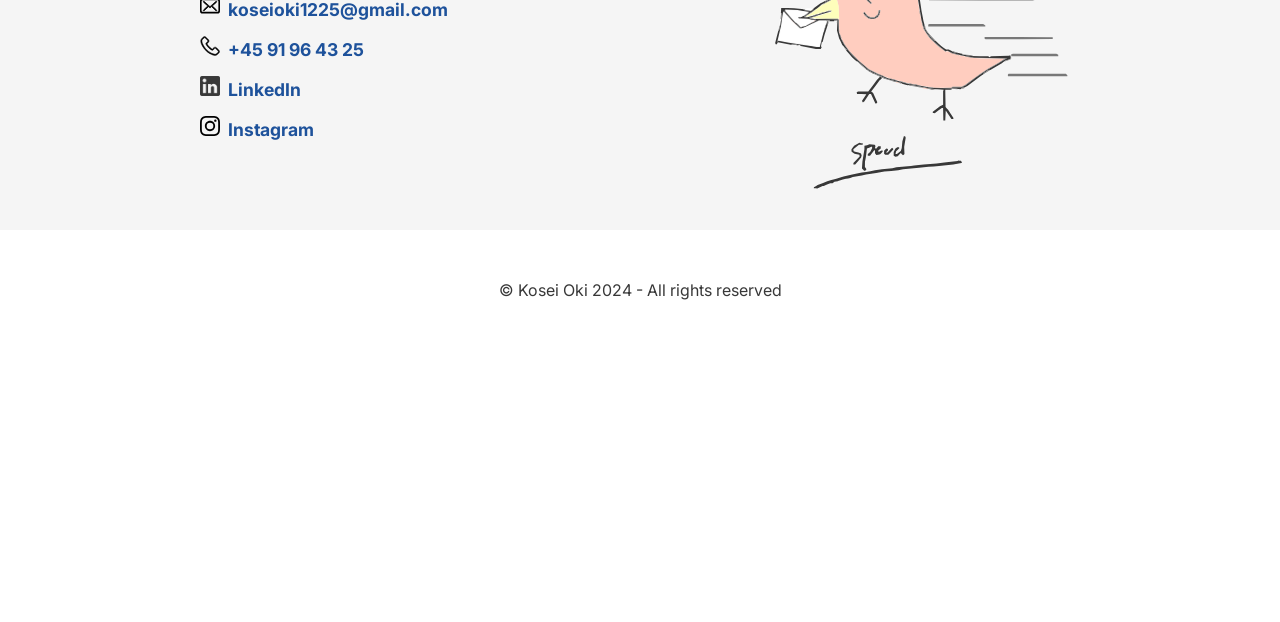
==== commit db90ebf0: "wawawa" ====
--- a/index.html
+++ b/index.html
@@ -15,7 +15,7 @@
   <meta name="viewport" content="width=device-width, initial-scale=1.0">
   <meta http-equiv="X-UA-Compatible" content="ie=edge">
   <meta name="description"
-    content="Kosei Oki is a human-centred UX designer, intersectionalist, happiness seeker, heavy stroller, percussionist">
+    content="Halo, my name is Kosei I’m an inclusive multimedia designer, intersectionalist, percussionist.">
   <title>Kosei Oki</title>
   <link rel="stylesheet" href="css/style.css">
 </head>
@@ -52,13 +52,13 @@
 
     </section>
 
-    <!---------- Works ---------->
+    <!-- Works -->
     <div class="grey-background">
       <section id="works" class="page-width section-margin-padding">
         <h2>Works</h2>
 
-        <!---------- Multimedeia design ---------->
-        <section class="works-section-box">
+        <!-- Multimedeia design -->
+        <section>
           <div class="flex-layout-container reverse-direction">
             <div>
               <h3>Multimedia Design</h3>
@@ -81,11 +81,11 @@
                 <h4>Dialog på Tværs (ongoing project)</h4>
                 <img src="images/arrow.svg" alt="" class="arrows">
               </div>
-              <img class="work-images" src="images/dialog-paa-tvaers.png" alt="">
+              <img class="work-images" src="images/dialog-paa-tvaers.webp" alt="">
               <p><strong>Working to adhere to WCAG 2.2 guidelines</strong> while maintaining visual aesthetics and the
                 overall theme.</p>
-              <a class="link-text" tabindex="-1" href="./dialog-paa-tvaers">See the project detail of "Dialog på
-                Tværs"</a>
+              <a class="link-text" tabindex="-1" href="./dialog-paa-tvaers">See the project detail of Dialog på
+                Tværs</a>
             </article>
 
 
@@ -96,12 +96,12 @@
                 <h4>Coop Management</h4>
                 <img src="images/arrow.svg" alt="" class="arrows">
               </div>
-              <img class="work-images" src="images/coop-management.png" alt="">
+              <img class="work-images" src="images/coop-management.webp" alt="">
               <p>A web app that prevents food waste from supermarkets.
                 Focused on <strong>user research and testing</strong>.</p>
 
-              <a class="link-text" tabindex="-1" href="./coop-management">See the project detail of "Coop
-                Management"</a>
+              <a class="link-text" tabindex="-1" href="./coop-management">See the project detail of Coop
+                Management</a>
             </article>
 
             <article class="grid-card transition" tabindex="0">
@@ -110,20 +110,15 @@
                 <img src="images/arrow.svg" alt="" class="arrows">
               </div>
               <p>A case study of a fictional organisation to practice.</p>
-              <a class="link-text" tabindex="-1" href="./london-immigrant-support-network">See the project detail of
-                "London Immigrant Support Network"</a>
-
-            </article>
-
-
-
-
-
+              <a class="link-text" tabindex="-1" href="https://lisn.koseioki.dk">Visit
+                London Immigrant Support Network (external link)</a>
+
+            </article>
           </div>
         </section>
         <hr>
-        <!---------- Musicla performance ---------->
-        <section class="works-section-box">
+        <!-- Musicla performance -->
+        <section>
 
           <div class="flex-layout-container">
             <div>
@@ -151,7 +146,7 @@
                 <img src="images/arrow.svg" alt="" class="arrows">
               </div>
 
-              <img class="work-images" src="images/miami-carnival.png" alt="">
+              <img class="work-images" src="images/miami-carnival.webp" alt="">
               <p>I was invited to perform at Miami Carnival Panorama 2022 as a member of Waiwai Steel Band</p>
               <a class="link-text" tabindex="-1"
                 href="https://wsvn.com/entertainment/deco-drive/japans-waiwai-steel-band-to-show-off-skills-at-miami-carnival-panorama/">Read
@@ -165,7 +160,7 @@
                 <img src="images/arrow.svg" alt="" class="arrows">
               </div>
 
-              <img class="work-images" src="images/orchestration.png" alt="">
+              <img class="work-images" src="images/orchestration.webp" alt="">
               <p>I created several wind orchestra arrangements and scores under the name iwosushi from 2016 to 2018.</p>
               <a class="link-text" tabindex="-1" href="https://soundcloud.com/verywosushi">See all my orchestration
                 works
@@ -178,9 +173,9 @@
 
                 <img src="images/arrow.svg" alt="" class="arrows">
               </div>
-              <img class="work-images" src="images/song1.png" alt="">
+              <img class="work-images" src="images/song1.webp" alt="">
               <p>Very very good song by me</p>
-              <a class="link-text" tabindex="-1" href="https://soundcloud.com/koseioki/song1">Listen to "Song 1"
+              <a class="link-text" tabindex="-1" href="https://soundcloud.com/koseioki/song1">Listen to Song 1
                 (external
                 link)</a>
 
@@ -210,24 +205,25 @@
         <p>Very very good at drawing (very very good).</p>
       </div>
       <div>
-        <!----- Switch ------>
+        <!-- Switch -->
         <div role="switch" aria-checked="false" tabindex="0">
-          <span class="label">Toggle Image</span>
+          <span class="label">Switch images</span>
+          <div>
           <span class="switch">
             <span></span>
           </span>
-          <span class="on" aria-hidden="true">On</span>
-          <span class="off" aria-hidden="true">Off</span>
+          <span class="on" aria-hidden="true">Picture</span>
+          <span class="off" aria-hidden="true">Drawing</span>
+        </div>
         </div>
 
         <!-- Image placeholders to toggle -->
         <div class="image-container">
           <img src="./images/chasing-a-butterfly.svg" alt="a drawing of myself, chasing a white butterfly in the meadow"
             class="toggle-image img1 side-image">
-          <img src="./images/me-on-the-ride.webp" class="toggle-image img2 side-image">
-        </div>
-        <!-- <img class="side-image" src="images/chasing-a-butterfly.svg"
-          alt="a drawing of myself, chasing a white butterfly in the meadow"> -->
+          <img src="./images/me-on-the-ride.webp" alt="Smiling selfie of myself riding an orange bike while wearing a helmet" class="toggle-image img2 side-image">
+        </div>
+
       </div>
     </section>
 
--- a/css/style.css
+++ b/css/style.css
@@ -82,20 +82,23 @@
   text-decoration: underline;
 }
 
-.link-text:hover,
-.link-text:focus {
+.link-text:hover {
   color: var(--link-onmouse);
   text-decoration: none;
+
+}
+
+.link-text:focus {
+  background-color: var(--yellow);
+  color: var(--link-onmouse);
+
 }
 
 
 .side-image {
   width: 100%;
   max-width: 20rem;
-  /* width: 25rem; */
-  /* max-height: 20rem; */
-  border-radius: 1rem;
-  /* flex-shrink: 2; */
+  border-radius: 1rem;
 }
 
 
@@ -103,7 +106,6 @@
   transition-duration: 100ms;
 }
 
-/* reset the link decorations */
 a {
   text-decoration: none;
 }
@@ -120,20 +122,12 @@
   flex-direction: row-reverse;
 }
 
-/* for tables */
-@media only screen and (max-width: 767px) {
-
-  .flex-layout-container {
-    flex-wrap: wrap;
-  }
-
-
-  .reverse-direction {
-    flex-direction: row;
-  }
-}
-
-
+
+
+hr{
+  color: var(--text);
+  margin: 2rem 0;
+}
 
 /* Skip link */
 #skip-link {
@@ -196,6 +190,7 @@
   text-decoration: none;
   color: var(--text);
   font-weight: bold;
+  font-size: 1.25rem;
   border-bottom: solid 0.25rem transparent;
 }
 
@@ -229,19 +224,6 @@
 
 
 /* ---------- Works ---------- */
-.works-section-box {
-  /* display: flex;
-  justify-content: flex-start;
-  gap: 2rem; */
-  margin: 1rem 0;
-  padding: 2rem 0;
-  /* border: 1px green solid; */
-}
-
-/* make the bear image a bit smaller */
-/* #bear-image {
-  max-width: 15rem;
-} */
 
 /* ---------- Works grids ---------- */
 
@@ -268,10 +250,6 @@
   cursor: pointer;
 }
 
-/* .grid-card:hover h4, .grid-card:focus h4
-{
-text-decoration: underline;
-} */
 
 .grid-card:hover .link-text,
 .grid-card:focus .link-text {
@@ -300,16 +278,11 @@
 
 /* ---------- About me section ----------*/
 #about-me {
-  /* display: flex;
-  justify-content: flex-end;
-  flex-direction: row-reverse;
-
-
-  gap: 2rem 2rem; */
-}
-
-
-/* Contact */
+
+}
+
+
+/* ---------- Contact ---------- */
 
 #contact {
   /* display: flex;
@@ -323,7 +296,7 @@
 }
 
 #contact-list li {
-  margin: 0.3rem 0;
+  margin: 0.8rem 0;
 }
 
 .contact-link {
@@ -353,8 +326,9 @@
 }
 
 
-/* for smaller desktops */
-@media only screen and (max-width: 1024px) {
+
+/* ---------- For smaller desktops ---------- */
+@media only screen and (max-width: 1200px) {
 
   .page-width {
     margin: auto;
@@ -364,22 +338,28 @@
   .grid {
     grid-template-columns: 1fr 1fr;
   }
-}
-
-/* for tables */
+
+
+}
+
+/* For tables */
 @media only screen and (max-width: 767px) {
 
-  /* #halo-section,
-  #about-me,
-  .works-section-box,
-  #contact {
+  .flex-layout-container {
     flex-wrap: wrap;
-  } */
-
-
-}
-
-/* for mobile */
+  }
+
+
+  .reverse-direction {
+    flex-direction: row;
+  }
+
+    .grid {
+    grid-template-columns: 1fr;
+  }
+}
+
+/* ---------- For mobiles ---------- */
 @media only screen and (max-width: 480px) {
 
   .page-width {
@@ -392,53 +372,55 @@
   }
 }
 
-/* .reverse-direction {
-  flex-direction: row-reverse;
-  justify-content: flex-end;
-}
- */
 
  /* ---------- Switch --------- */
  [role="switch"] {
-  margin: 2px;
-  padding: 4px 4px 8px 8px;
-  border: 0 solid #005a9c;
-  border-radius: 5px;
-  width: 15em;
+  /* margin: 2px; */
+  /* padding: 4px 4px 8px 8px; */
+  padding: 1rem;
+  border: 0 solid var(--yellow);
+  border-radius: 1rem;
+  /* width: 15rem; */
+  width: 100%;
   user-select: none;
 }
 
 [role="switch"] .label {
   display: inline-block;
-  width: 8em;
+  /* width: 8em; */
+  /* width: 0.5rem; */
 }
 
 [role="switch"] .switch {
   position: relative;
   display: inline-block;
-  top: 6px;
-  border: 2px solid black;
-  border-radius: 12px;
-  height: 20px;
-  width: 40px;
+  /* top: 6px; */
+  top: 0.375rem;
+  border: 2px solid var(--text);
+  /* border-radius: 12px; */
+  border-radius: 1rem;
+  /* height: 20px; */
+  /* width: 40px; */
+  height: 1.25rem;
+  width: 2.5rem;
 }
 
 [role="switch"] .switch span {
   position: absolute;
-  top: 2px;
-  left: 2px;
+  top: 0.125rem;
+  left: 0.125rem;
   display: inline-block;
-  border: 2px solid black;
-  border-radius: 8px;
-  height: 12px;
-  width: 12px;
-  background: black;
+  border: 0.125rem solid var(--text);
+  border-radius: 0.5rem;
+  height: 0.75rem;
+  width: 0.75rem;
+  background: var(--text);
 }
 
 [role="switch"][aria-checked="true"] .switch span {
-  left: 21px;
-  background: green;
-  border-color: green;
+  left: 1.3125rem;
+  background: var(--link);
+  border-color: var(--link);
 }
 
 [role="switch"] .on {
@@ -459,15 +441,16 @@
 
 [role="switch"]:focus,
 [role="switch"]:hover {
-  padding: 2px 2px 6px 6px;
-  border-width: 2px;
-  outline: none;
-  background-color: #def;
+  /* padding: 2px 2px 6px 6px; */
+  /* border-width: 0.125rem; */
+  /* border: 0.125rem solid var(--grey); */
+  outline: 0.125rem solid var(--yellow);
+  background-color: var(--grey);
   cursor: pointer;
 }
 
 [role="switch"]:focus span.switch {
-  background-color: white;
+  background-color: var(--background);
 }
 
 /* Image toggle container */
@@ -477,7 +460,7 @@
 
 .toggle-image {
   display: none;
-  width: 300px; /* Adjust width as per your image size */
+  /* width: 300px; */
   height: auto;
 }
 
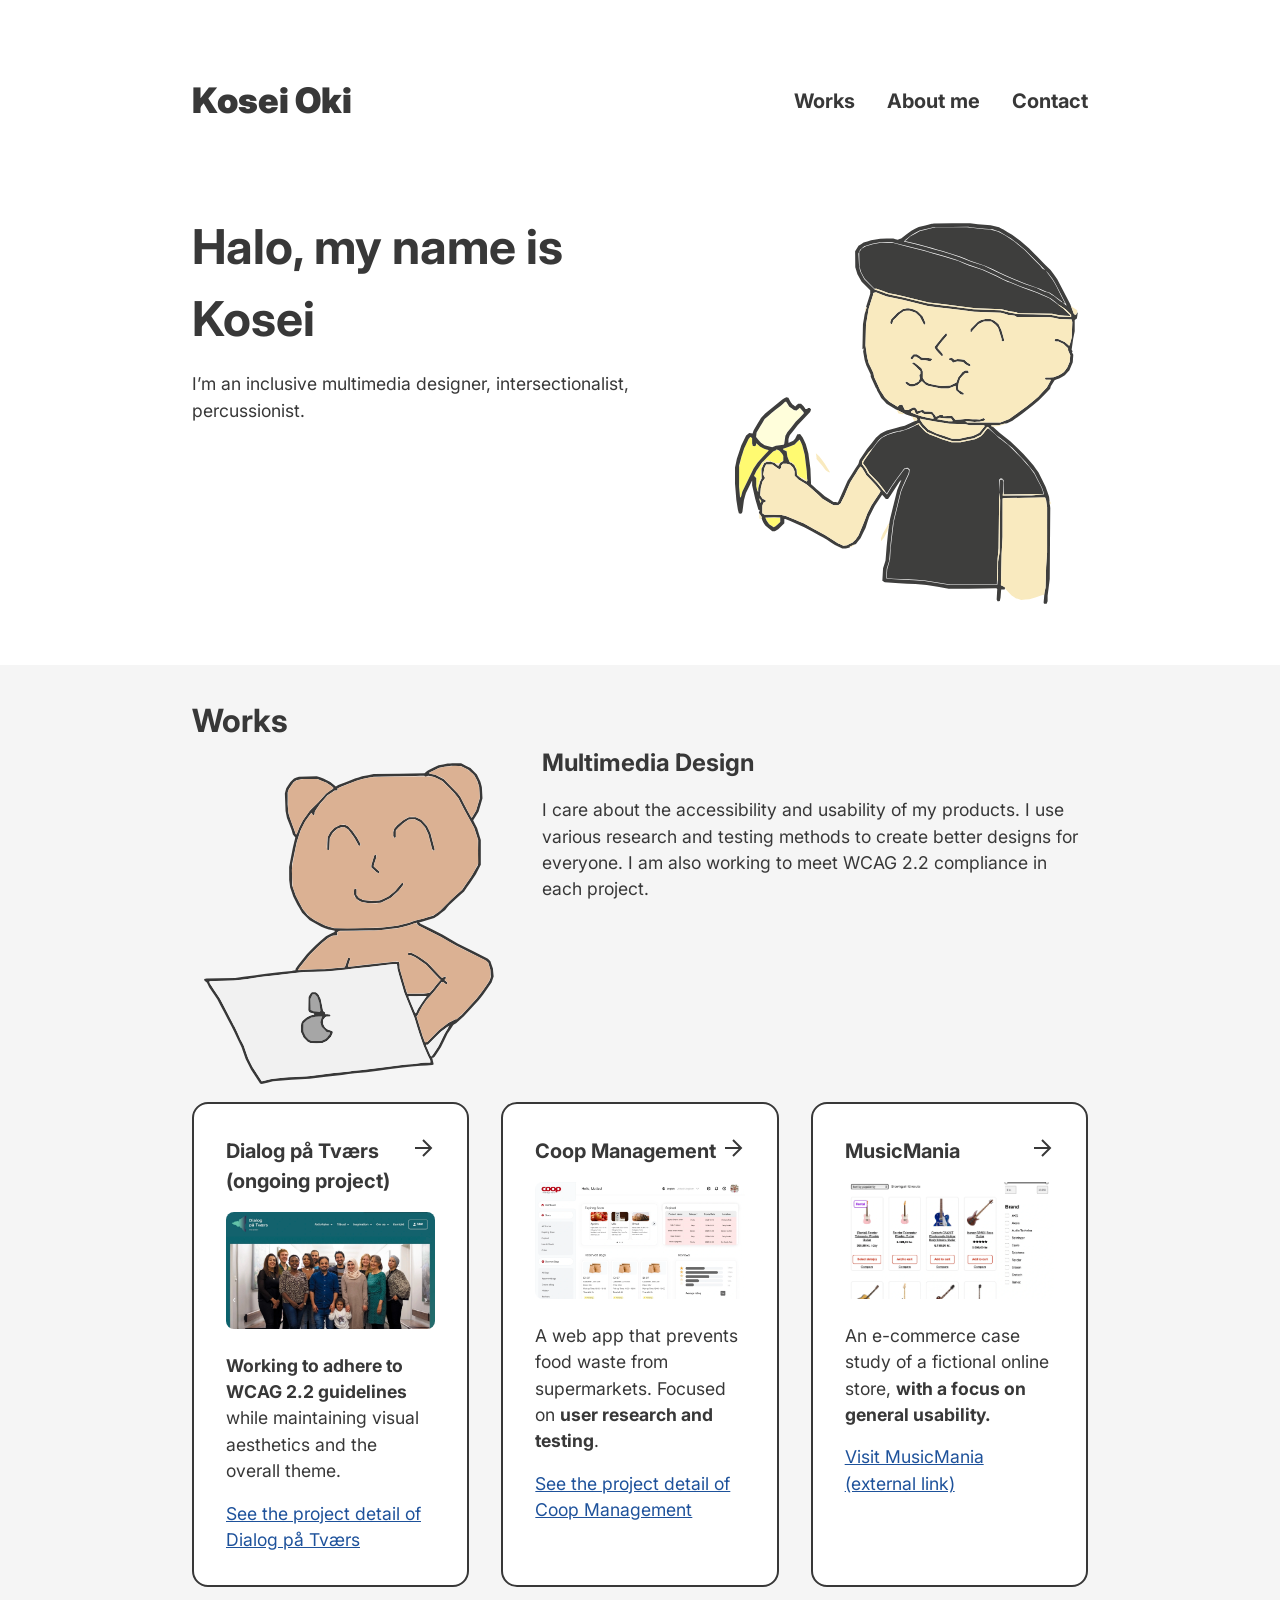
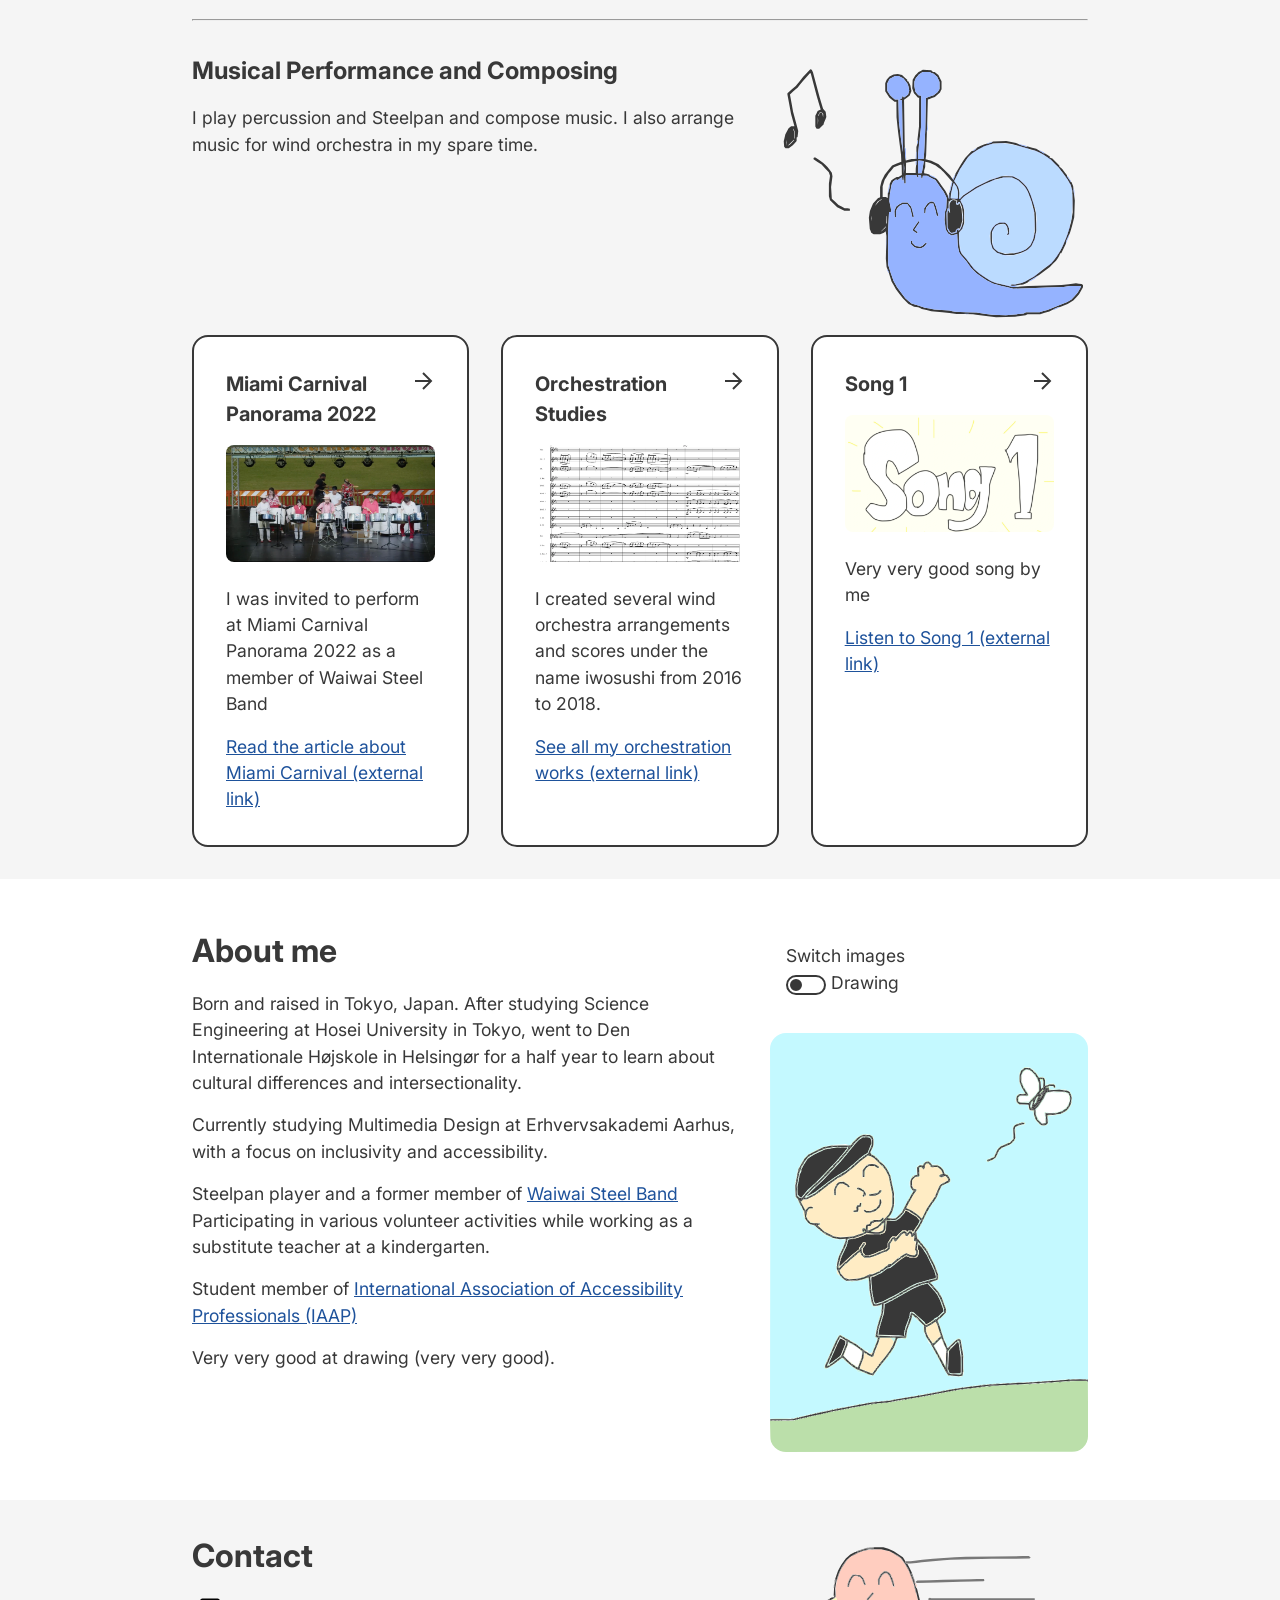
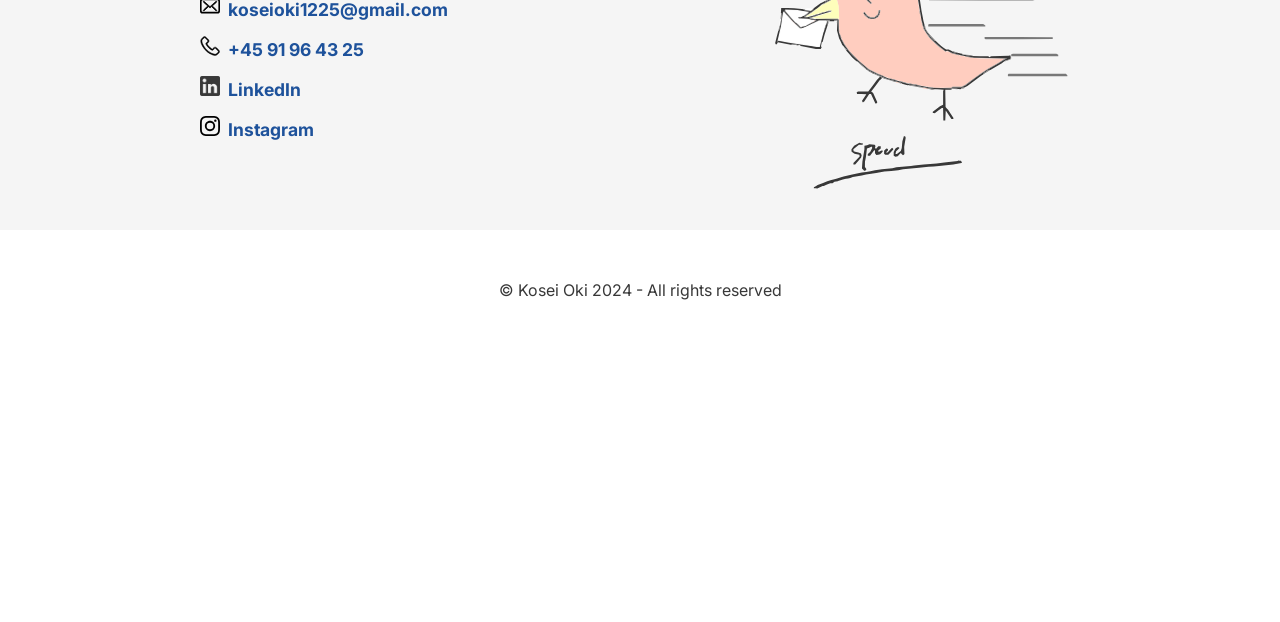
==== commit 7ec976ae: "aaa" ====
--- a/index.html
+++ b/index.html
@@ -104,14 +104,15 @@
                 Management</a>
             </article>
 
-            <article class="grid-card transition" tabindex="0">
-              <div class="grid-title">
-                <h4>London Immigrant Support Network</h4>
-                <img src="images/arrow.svg" alt="" class="arrows">
-              </div>
-              <p>A case study of a fictional organisation to practice.</p>
-              <a class="link-text" tabindex="-1" href="https://lisn.koseioki.dk">Visit
-                London Immigrant Support Network (external link)</a>
+            <article class="grid-card transition" data-target="https://shop.mjkieldsen.com" tabindex="0">
+              <div class="grid-title">
+                <h4>MusicMania</h4>
+                <img src="images/arrow.svg" alt="" class="arrows">
+              </div>
+              <img class="work-images" src="images/musicmania.webp" alt="">
+              <p>An e-commerce case study of a fictional online store, <strong>with a focus on general usability.</strong></p>
+              <a class="link-text" tabindex="-1" href="https://shop.mjkieldsen.com">Visit
+                MusicMania (external link)</a>
 
             </article>
           </div>
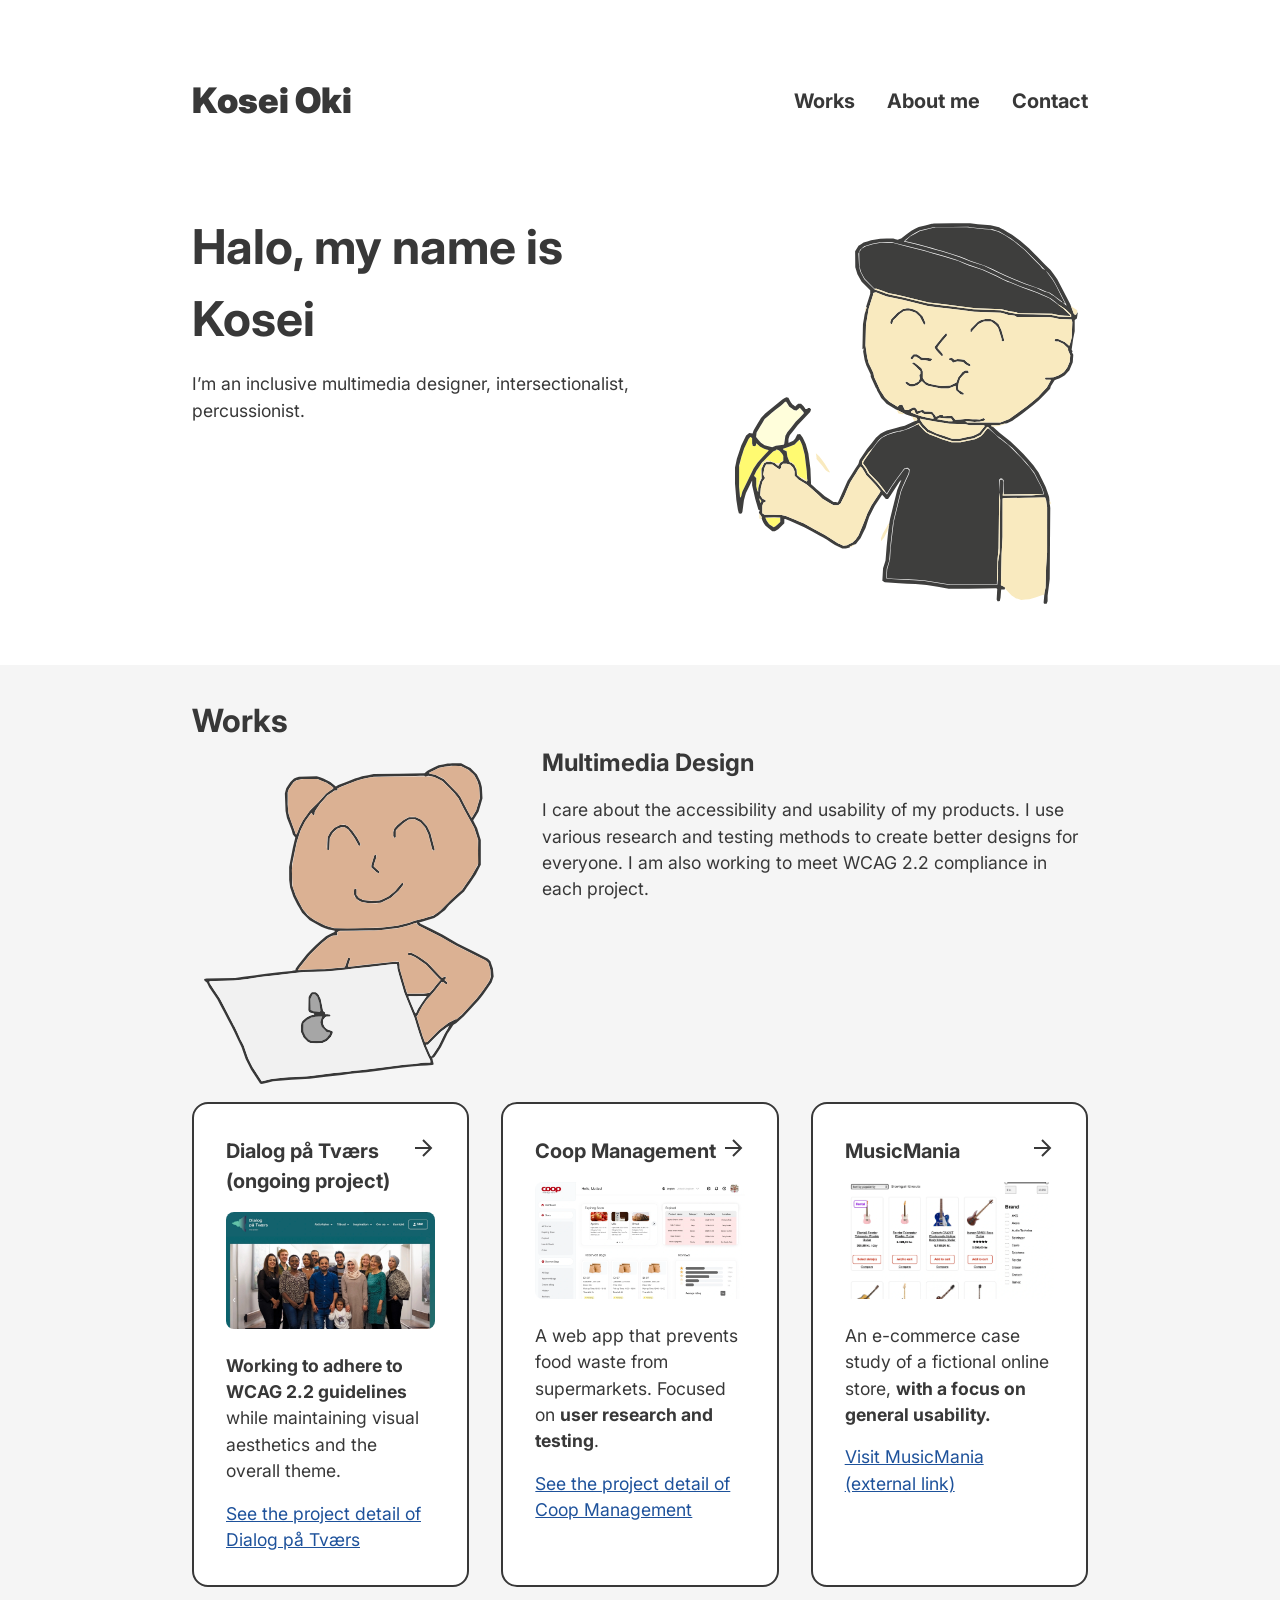
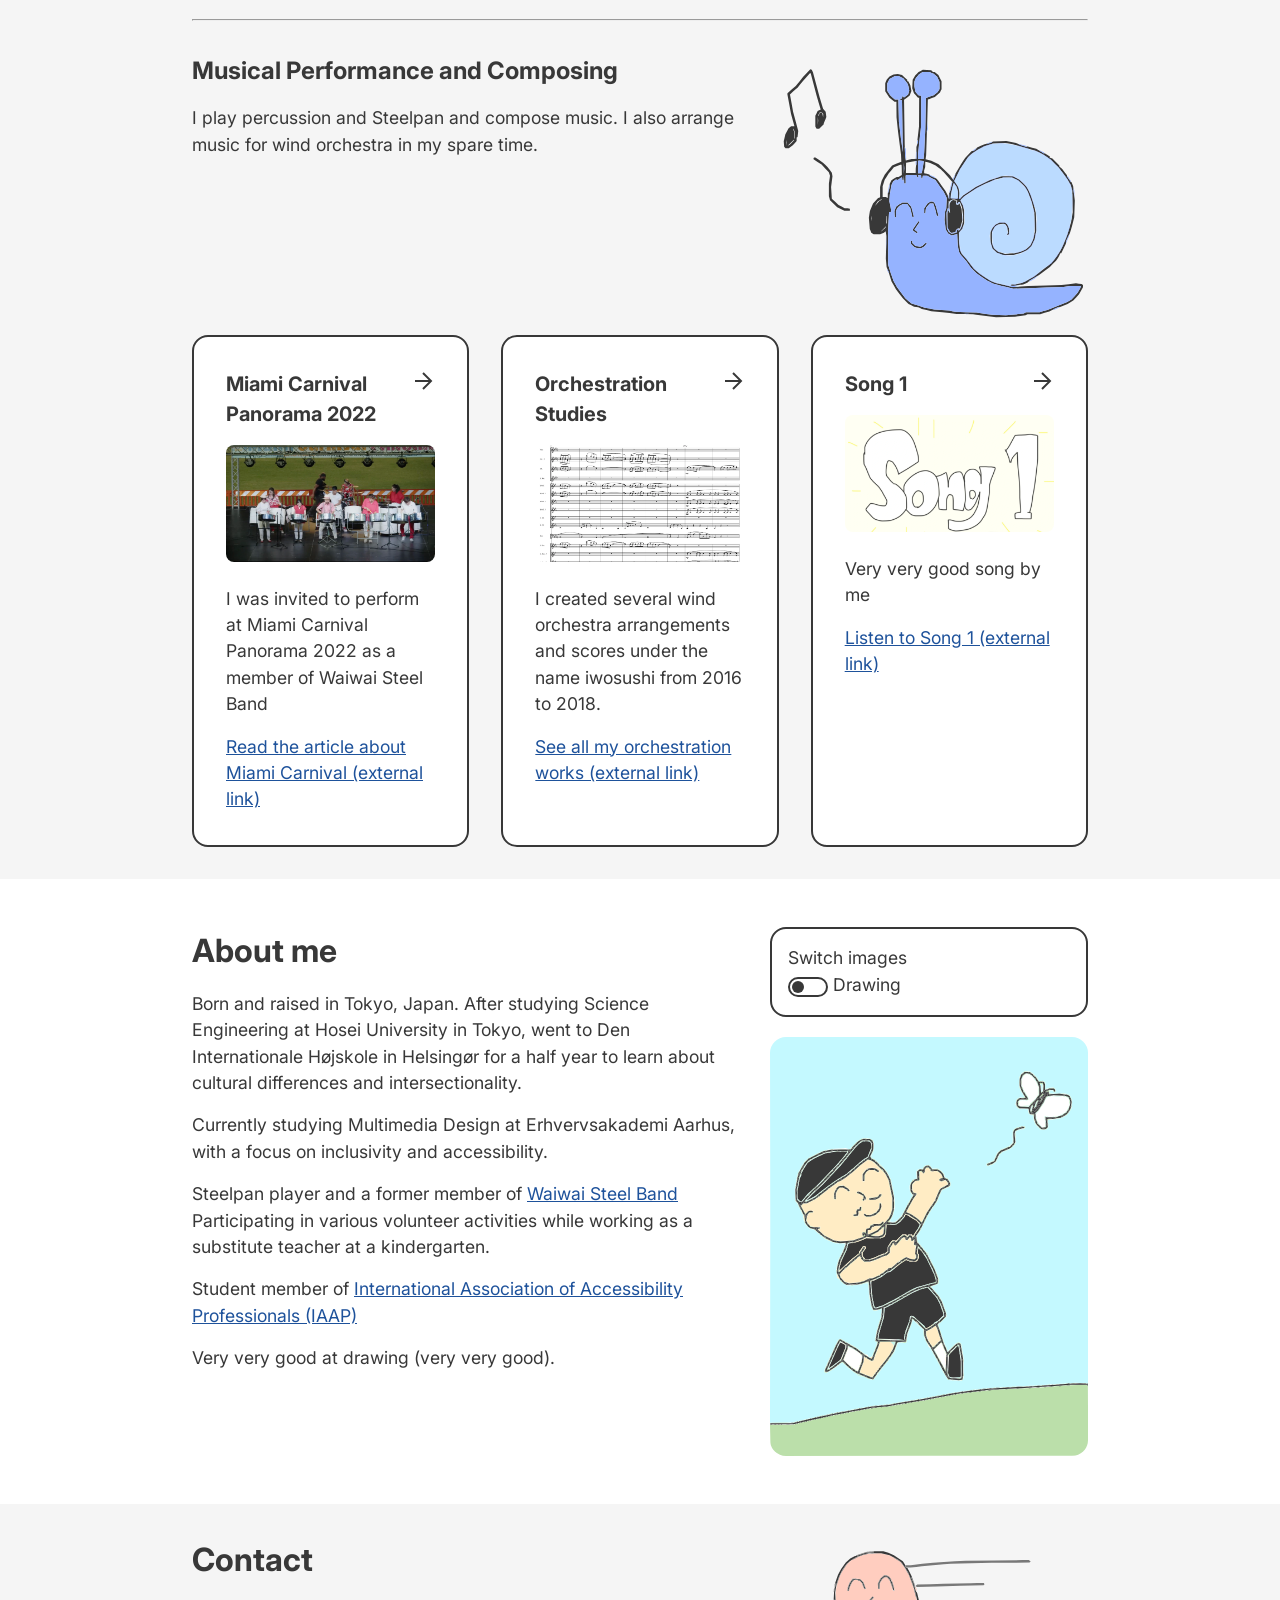
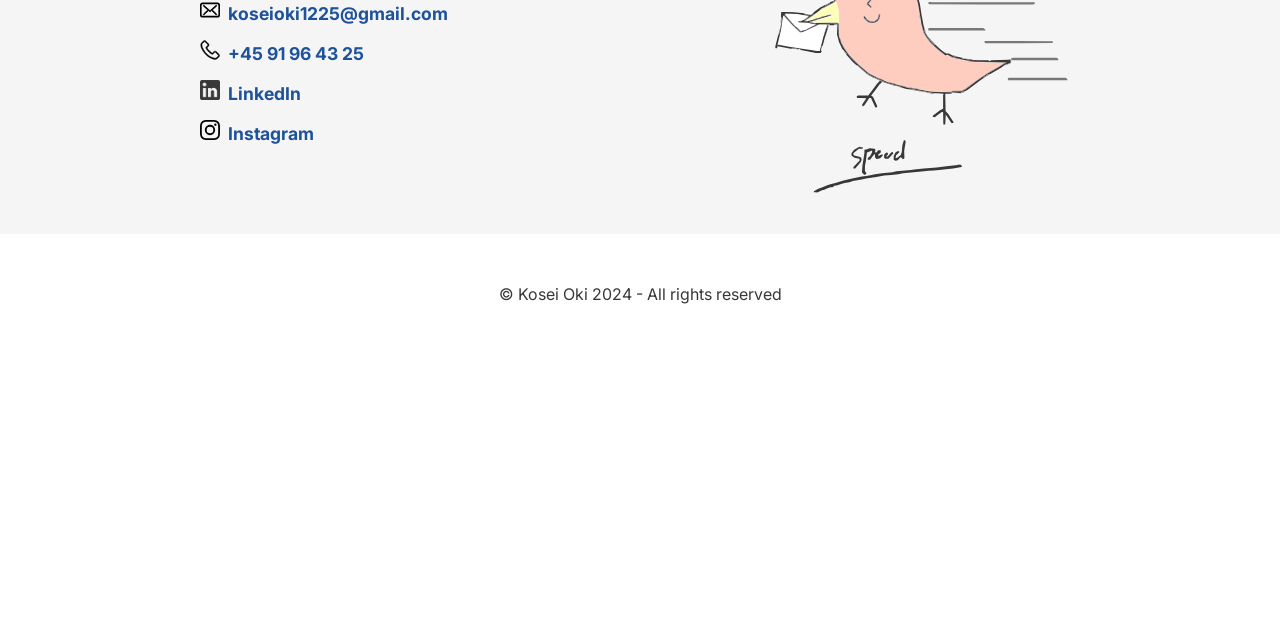
==== commit 9dadda55: "ad" ====
--- a/index.html
+++ b/index.html
@@ -104,14 +104,14 @@
                 Management</a>
             </article>
 
-            <article class="grid-card transition" data-target="https://shop.mjkieldsen.com" tabindex="0">
+            <article class="grid-card transition" data-target="./musicmania" tabindex="0">
               <div class="grid-title">
                 <h4>MusicMania</h4>
                 <img src="images/arrow.svg" alt="" class="arrows">
               </div>
               <img class="work-images" src="images/musicmania.webp" alt="">
               <p>An e-commerce case study of a fictional online store, <strong>with a focus on general usability.</strong></p>
-              <a class="link-text" tabindex="-1" href="https://shop.mjkieldsen.com">Visit
+              <a class="link-text" tabindex="-1" href="./musicmania">Visit
                 MusicMania (external link)</a>
 
             </article>
--- a/css/style.css
+++ b/css/style.css
@@ -8,7 +8,7 @@
   --text-onmouse: #000000;
   --link: #1E529B;
   --link-onmouse: #113669;
-  --yellow: rgb(255, 216, 60);
+  --yellow: #ffd83c;
   margin: 0;
   padding: 0;
   scroll-behavior: smooth;
@@ -378,7 +378,7 @@
   /* margin: 2px; */
   /* padding: 4px 4px 8px 8px; */
   padding: 1rem;
-  border: 0 solid var(--yellow);
+  border: 0.125rem solid var(--text);
   border-radius: 1rem;
   /* width: 15rem; */
   width: 100%;
@@ -396,7 +396,7 @@
   display: inline-block;
   /* top: 6px; */
   top: 0.375rem;
-  border: 2px solid var(--text);
+  border: 0.125rem solid var(--text);
   /* border-radius: 12px; */
   border-radius: 1rem;
   /* height: 20px; */
@@ -410,7 +410,7 @@
   top: 0.125rem;
   left: 0.125rem;
   display: inline-block;
-  border: 0.125rem solid var(--text);
+  /* border: 0.125rem solid var(--text); */
   border-radius: 0.5rem;
   height: 0.75rem;
   width: 0.75rem;
